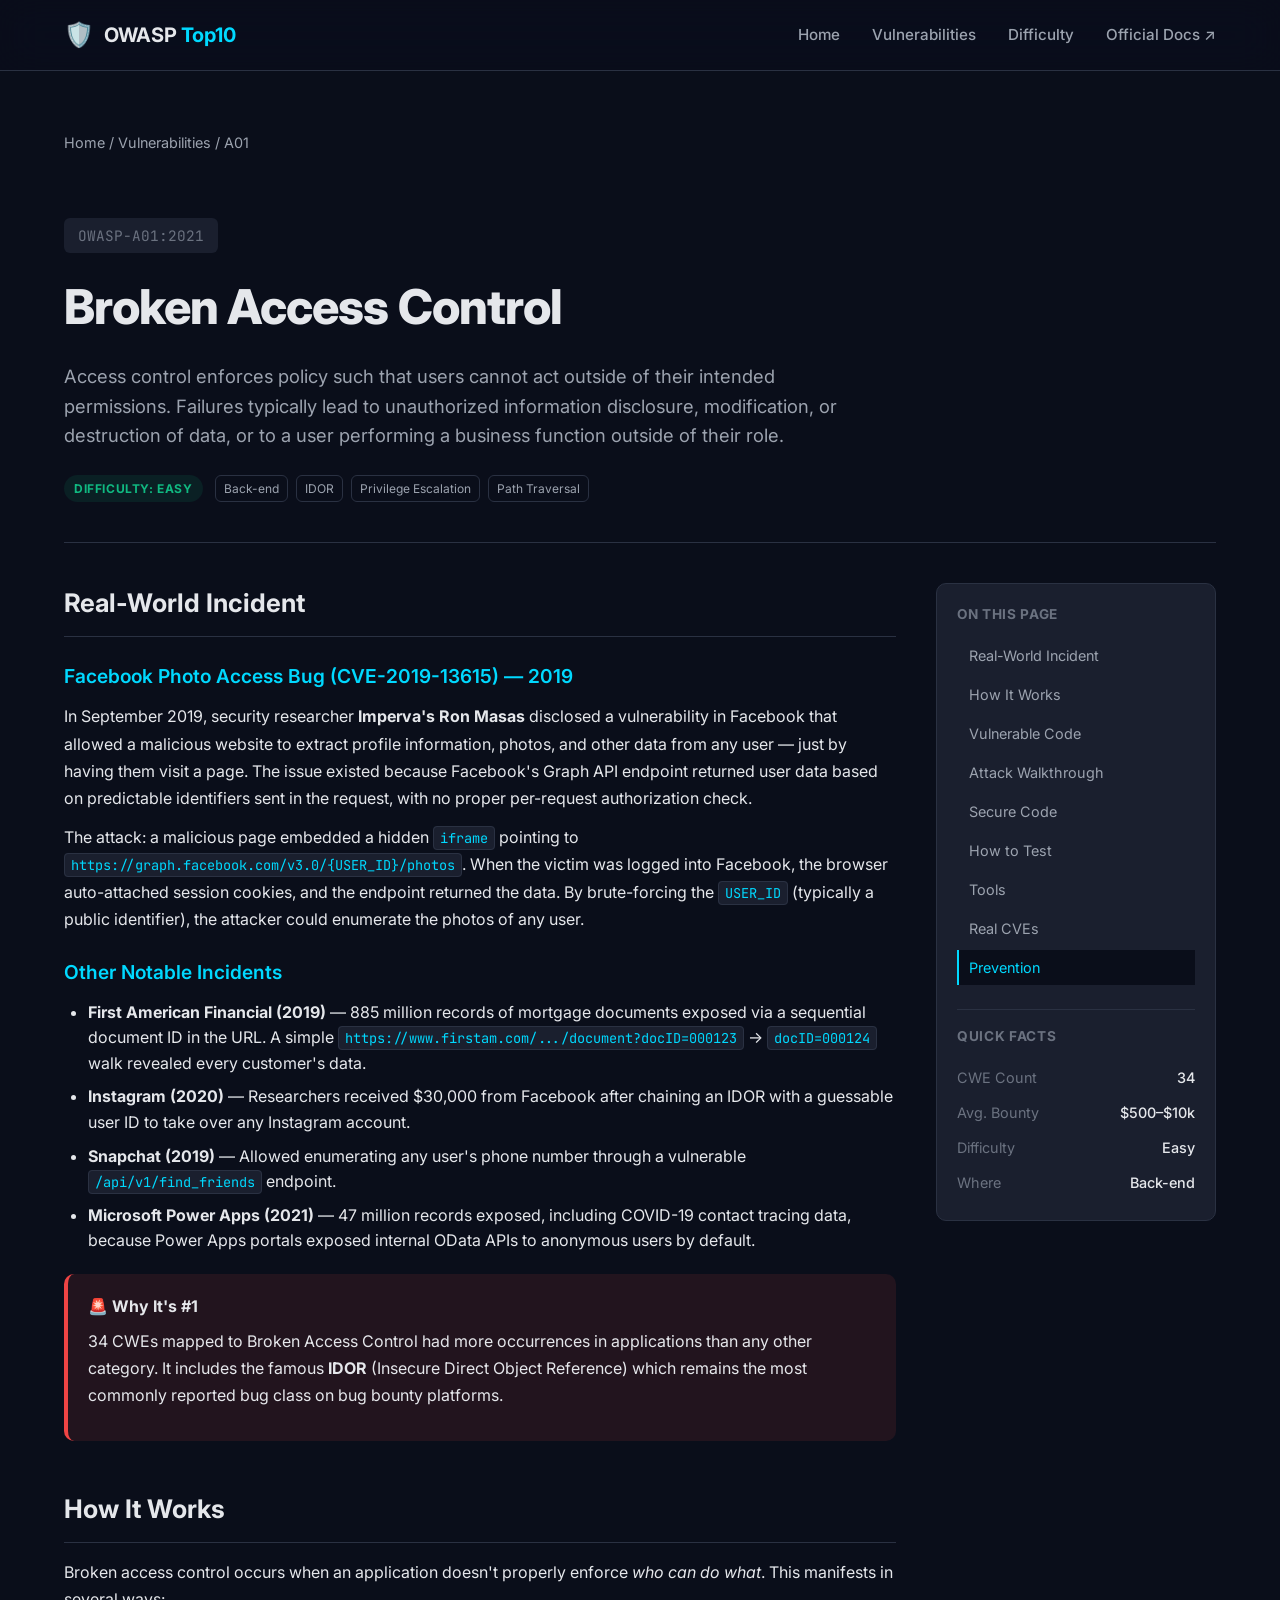
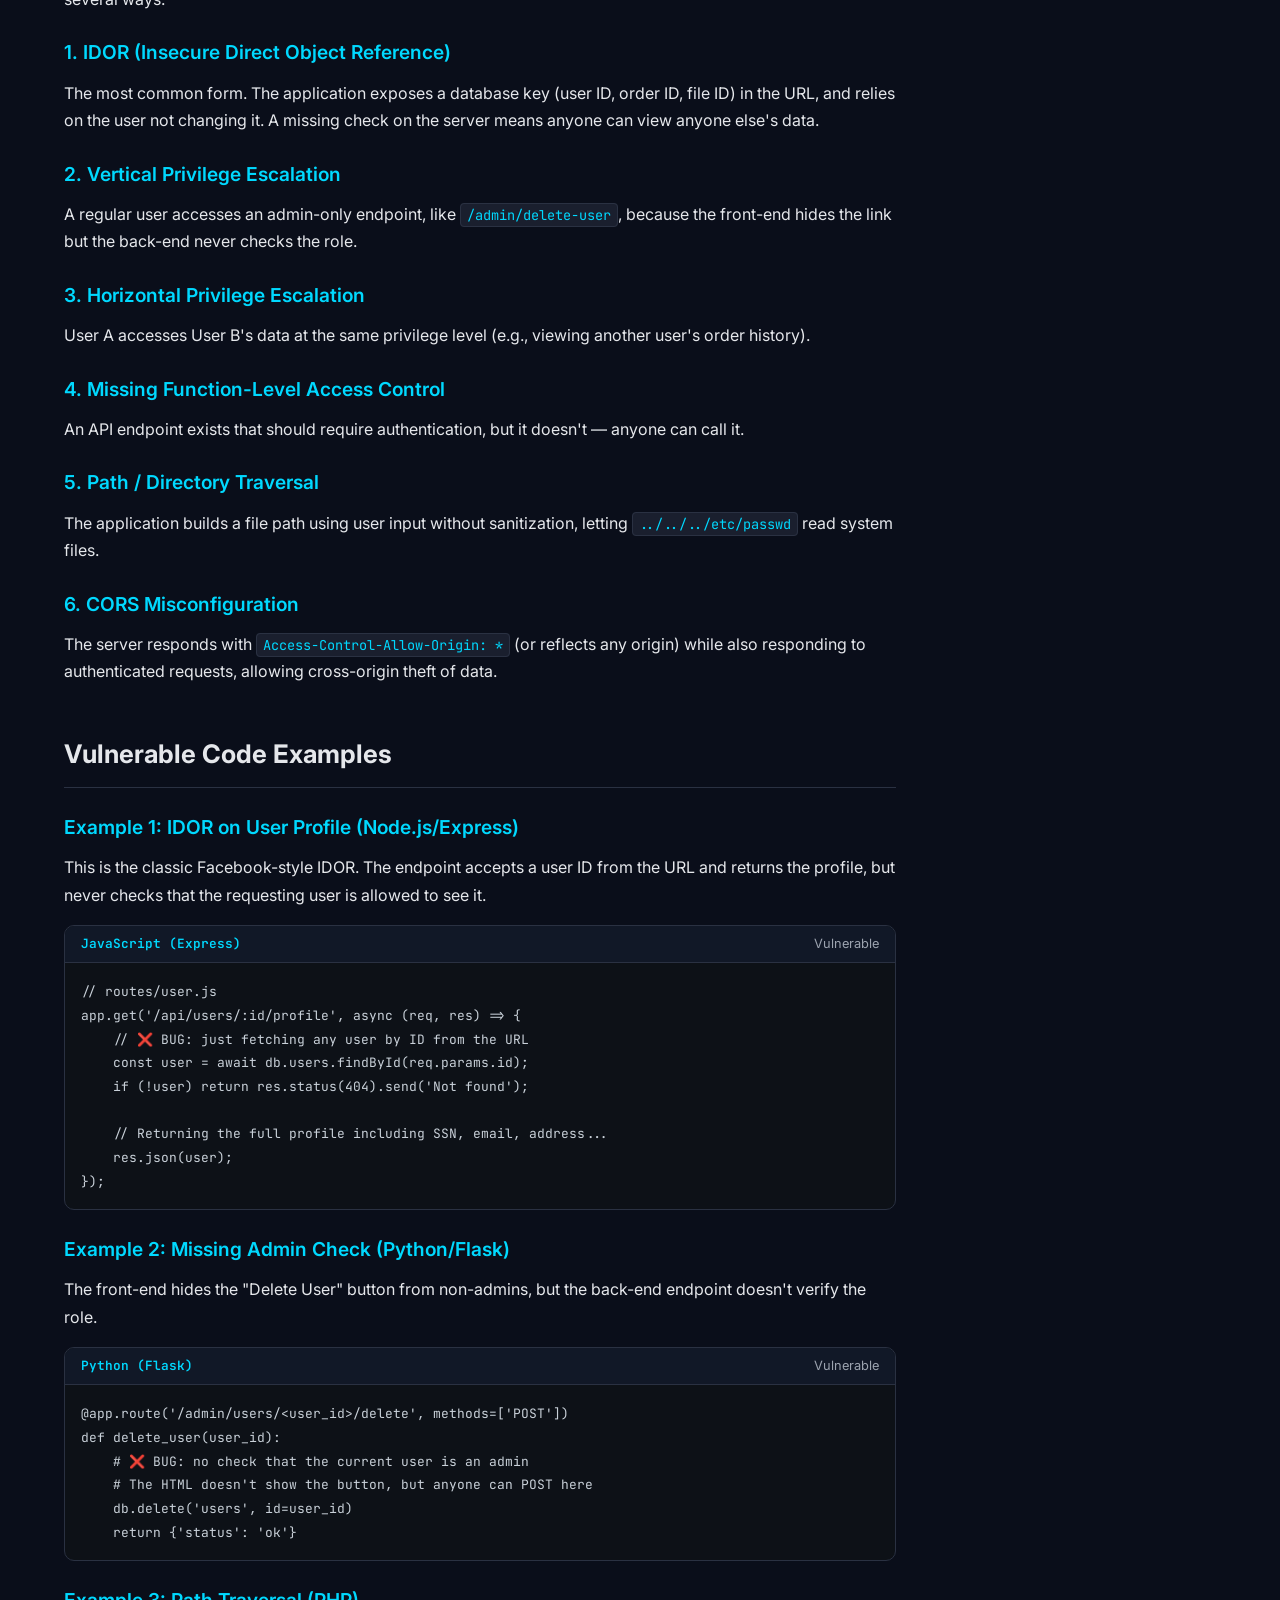
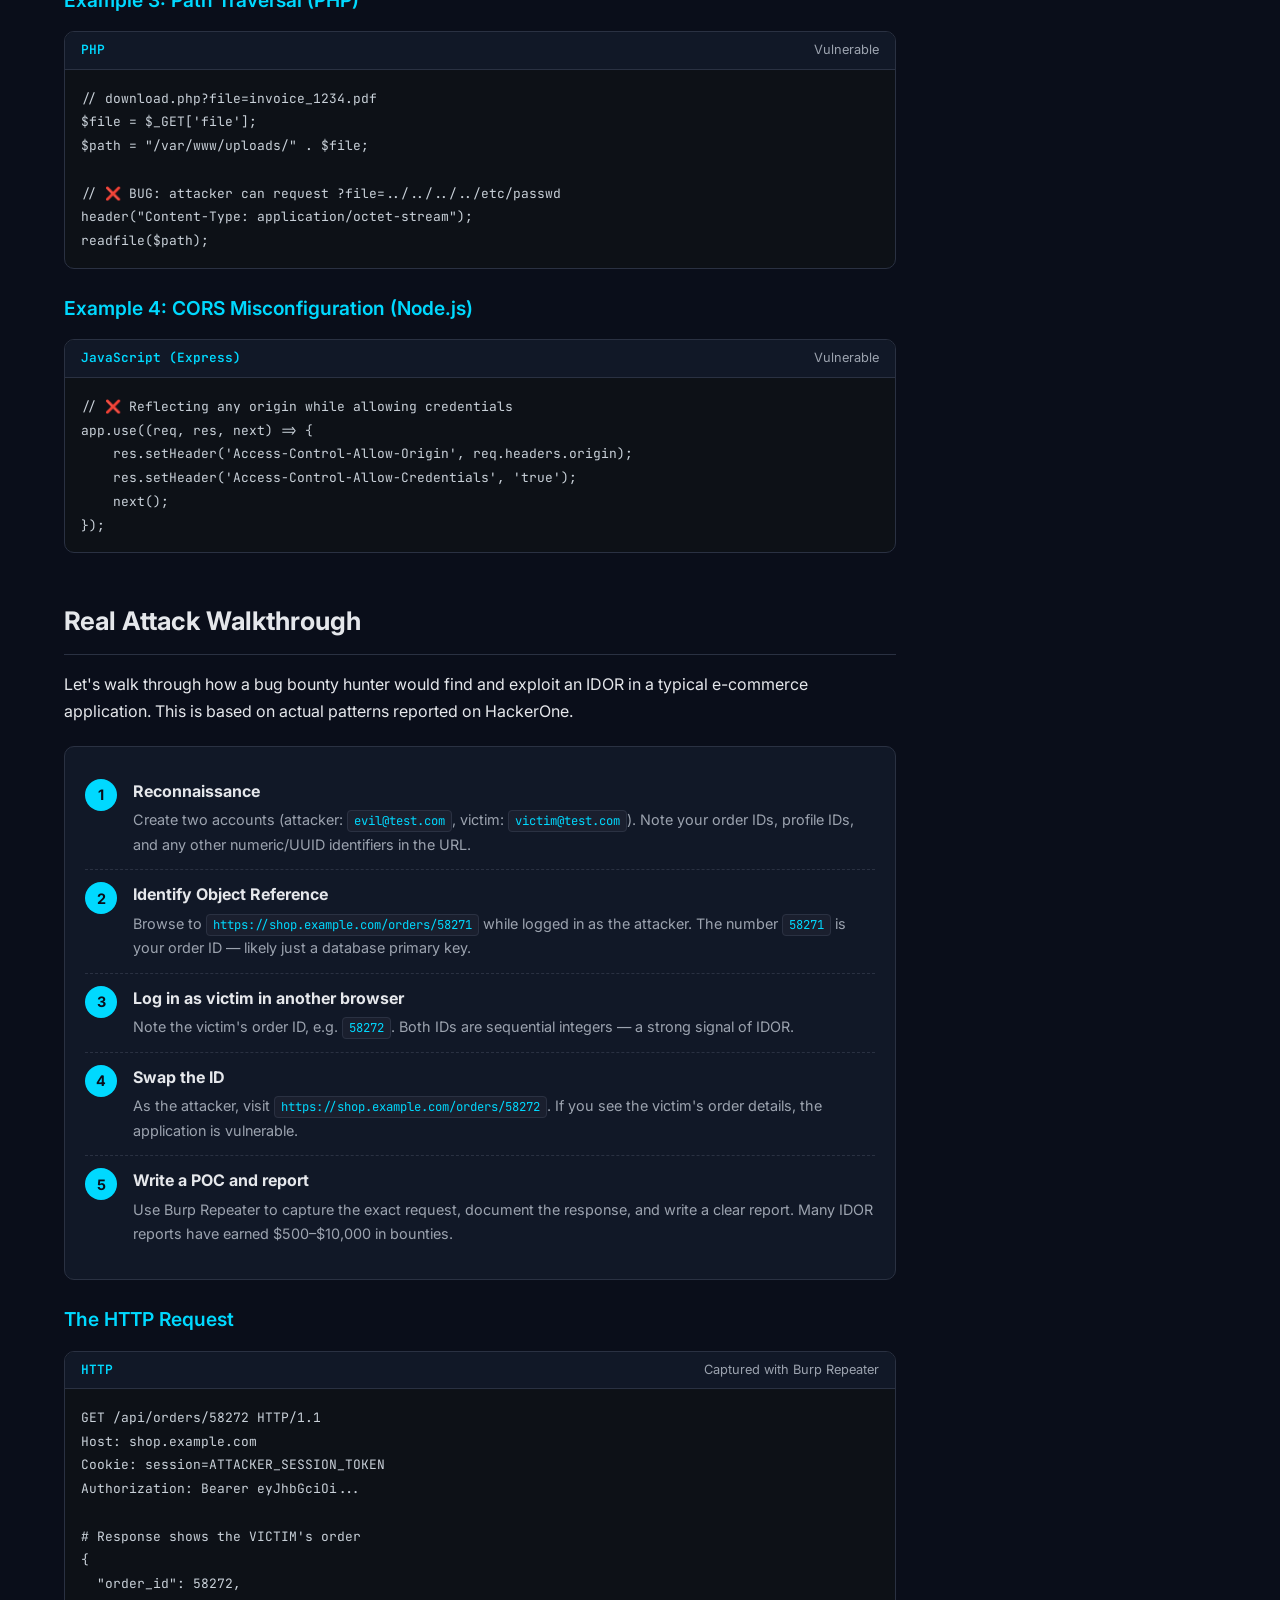
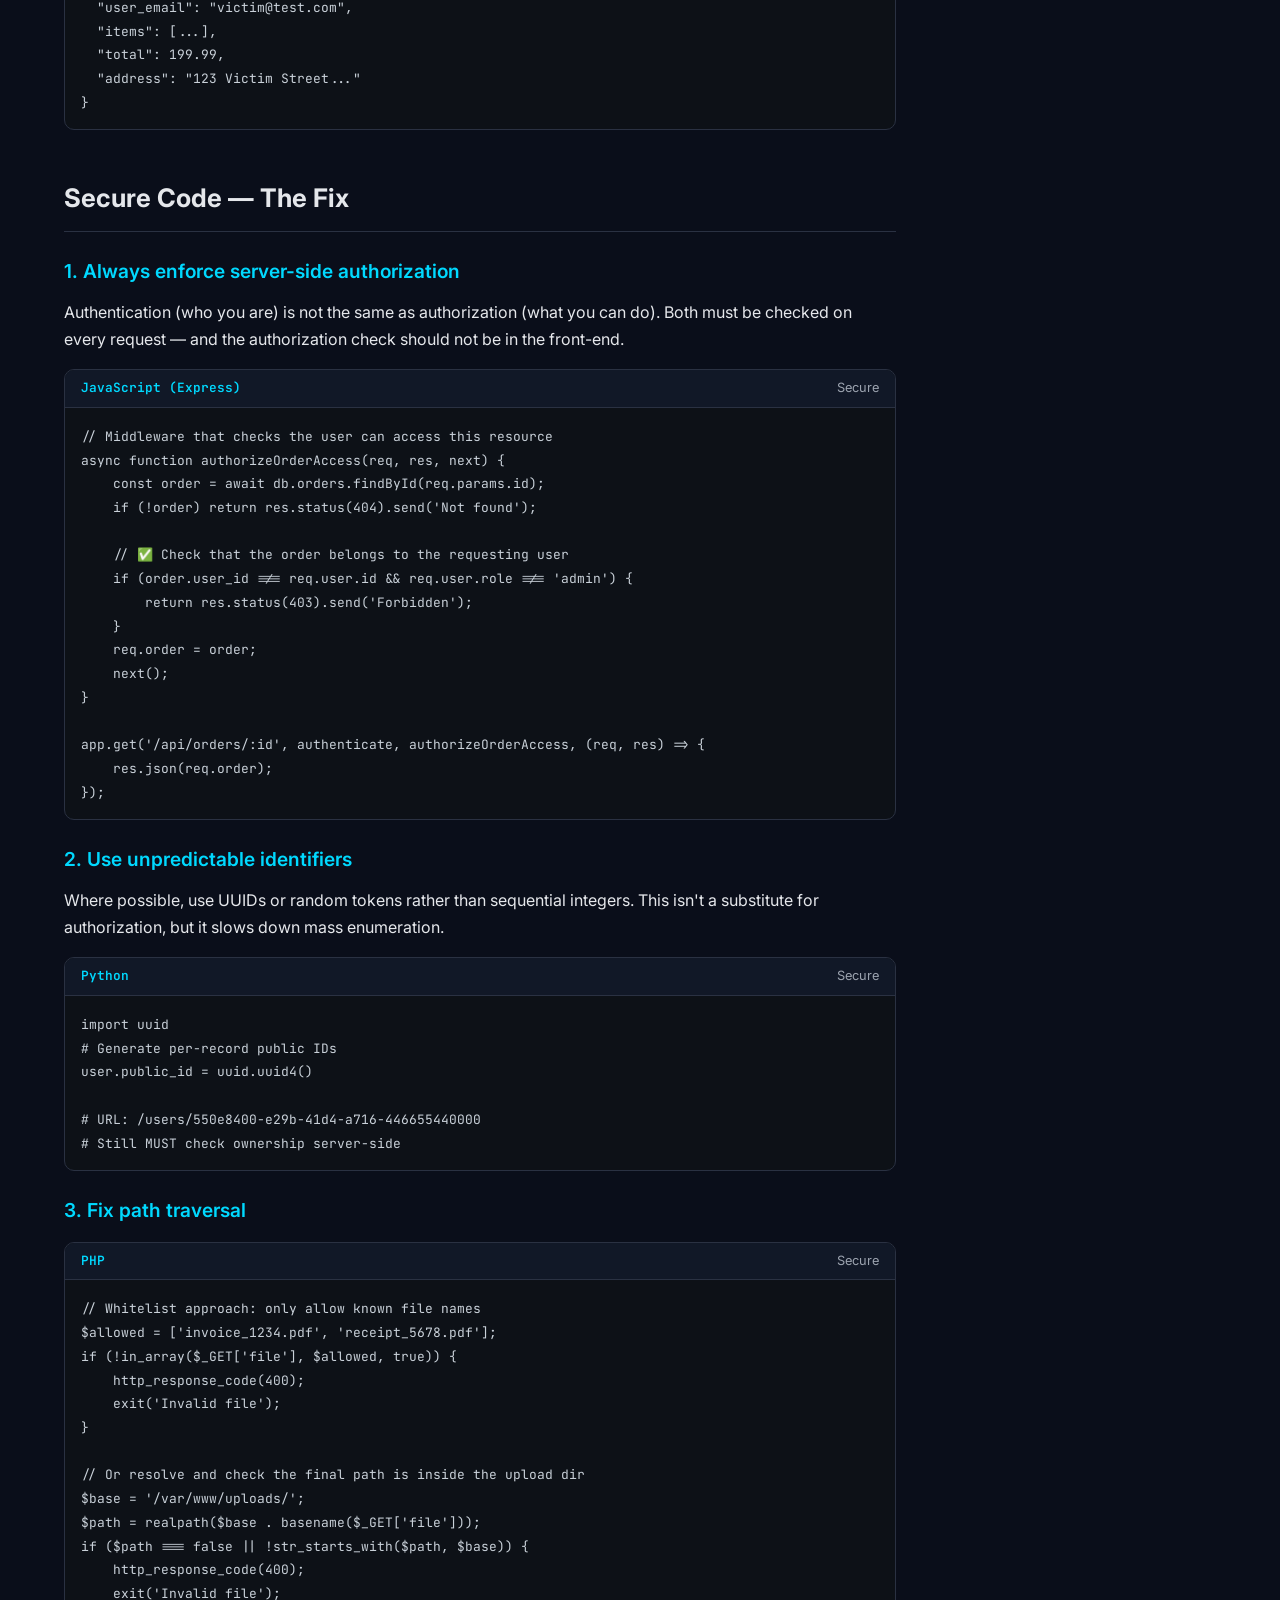
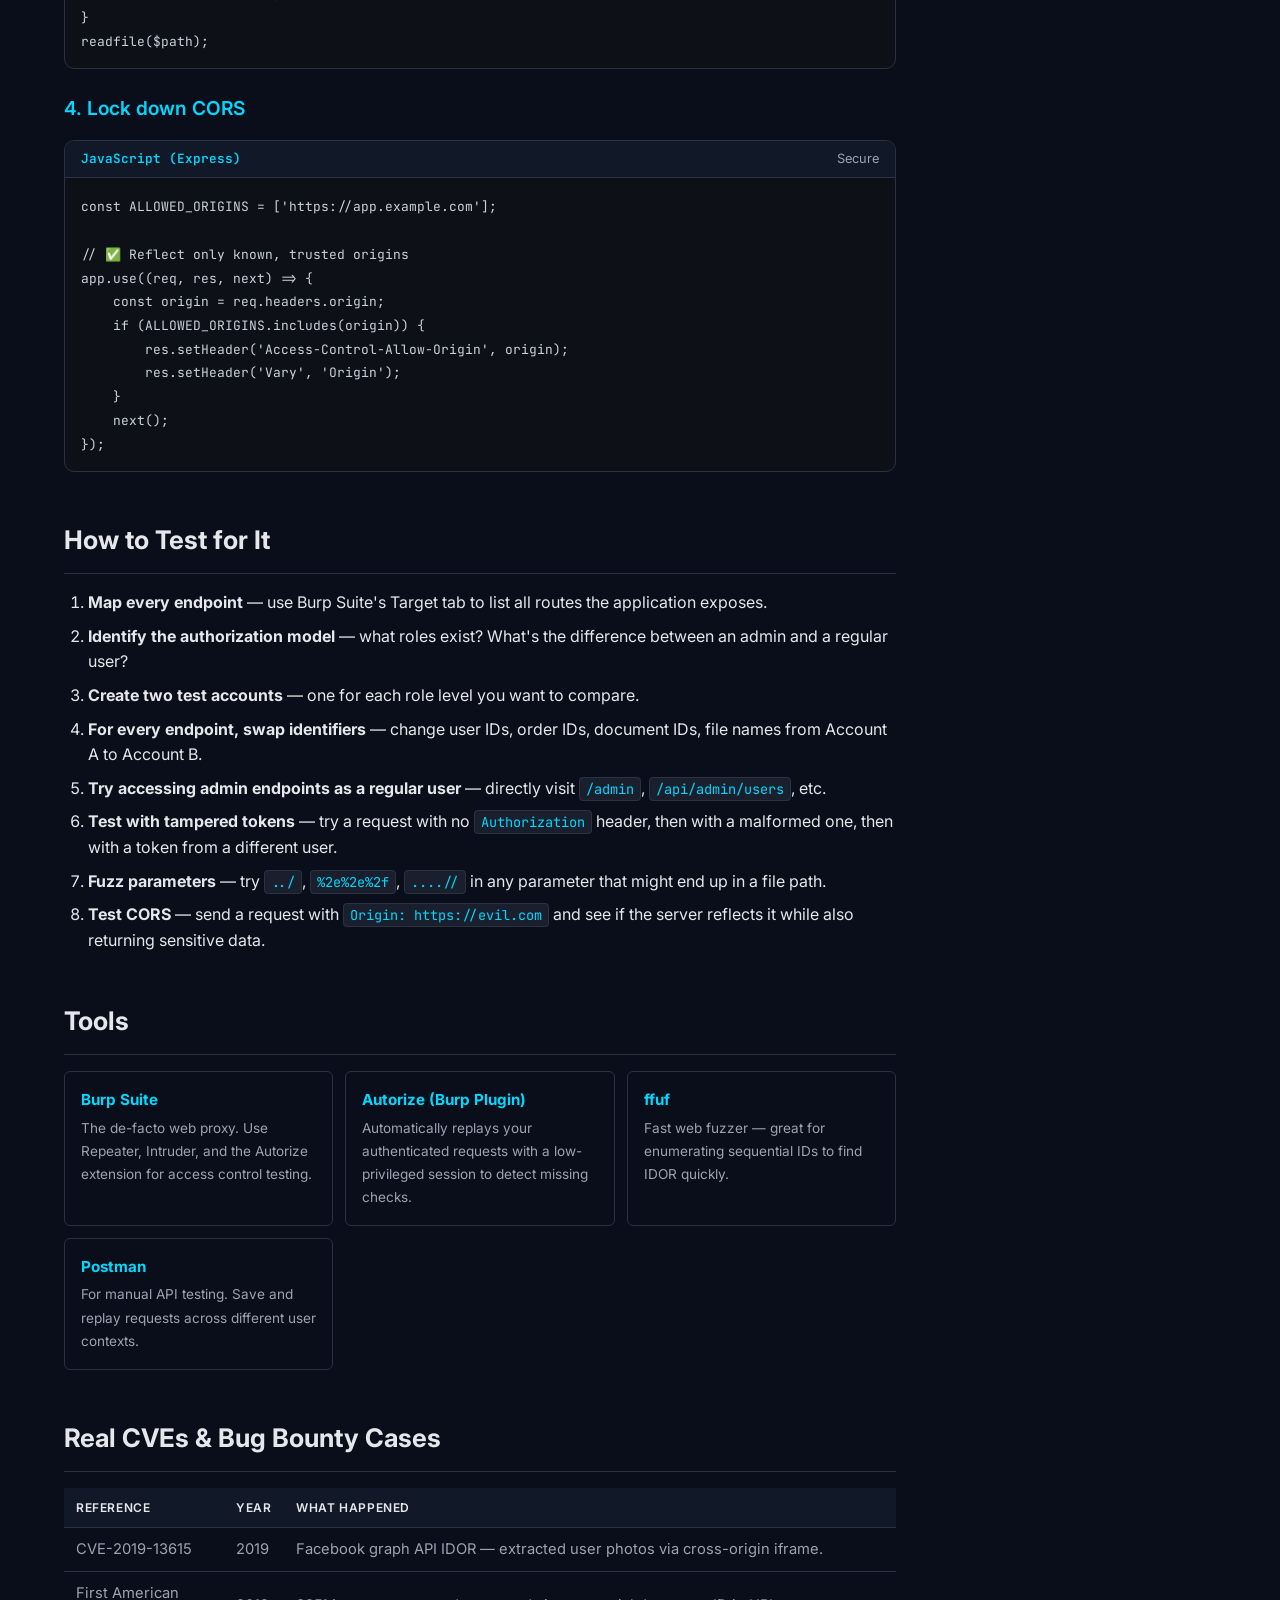
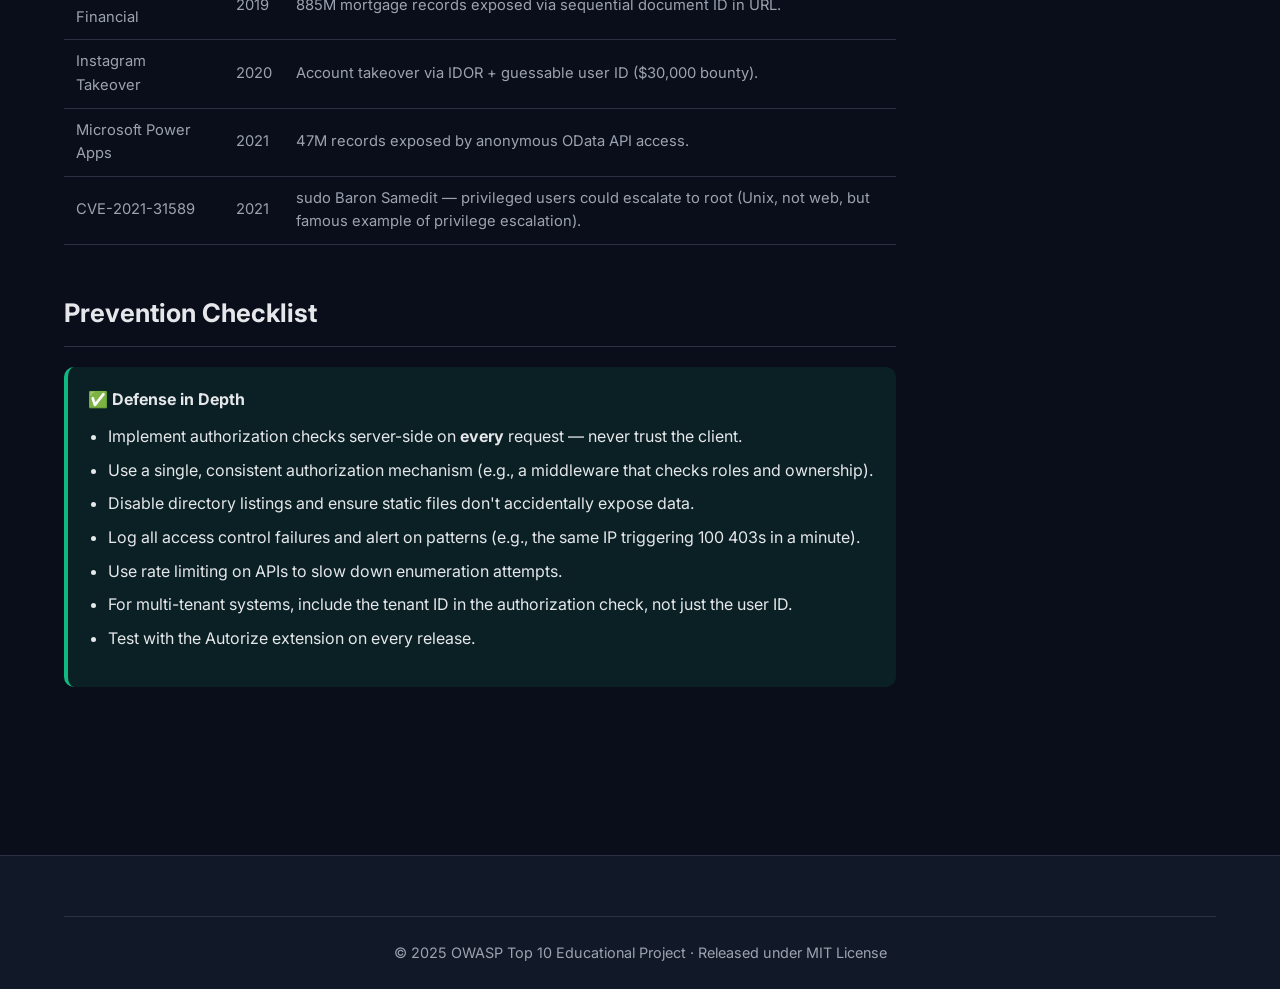
==== pages/a01-broken-access-control.html @ 28e3e2ec "Initial commit: OWASP Top 10 educational website A complete educational resource for learning the OW" ====
<!DOCTYPE html>
<html lang="en">
<head>
    <meta charset="UTF-8">
    <meta name="viewport" content="width=device-width, initial-scale=1.0">
    <title>A01:2021 – Broken Access Control · OWASP Top 10</title>
    <link rel="stylesheet" href="../css/style.css">
    <link href="https://fonts.googleapis.com/css2?family=Inter:wght@400;500;600;700;800&family=JetBrains+Mono:wght@400;500;600&display=swap" rel="stylesheet">
</head>
<body>
    <nav class="navbar">
        <div class="nav-container">
            <a href="../index.html" class="logo">
                <span class="logo-icon">🛡️</span>
                <span>OWASP<span class="logo-accent">Top10</span></span>
            </a>
            <button class="menu-toggle" id="menuToggle"><span></span><span></span><span></span></button>
            <ul class="nav-links" id="navLinks">
                <li><a href="../index.html">Home</a></li>
                <li><a href="../index.html#vulnerabilities">Vulnerabilities</a></li>
                <li><a href="../index.html#difficulty">Difficulty</a></li>
                <li><a href="https://owasp.org/Top10/A01_2021-Broken_Access_Control/" target="_blank" rel="noopener">Official Docs ↗</a></li>
            </ul>
        </div>
    </nav>

    <div class="vuln-page">
        <div class="container">
            <div class="breadcrumb">
                <a href="../index.html">Home</a> / <a href="../index.html#vulnerabilities">Vulnerabilities</a> / <span>A01</span>
            </div>

            <header class="vuln-hero">
                <span class="vuln-id-large">OWASP-A01:2021</span>
                <h1>Broken Access Control</h1>
                <p class="lead">Access control enforces policy such that users cannot act outside of their intended permissions. Failures typically lead to unauthorized information disclosure, modification, or destruction of data, or to a user performing a business function outside of their role.</p>
                <div class="vuln-meta-row">
                    <span class="vuln-diff easy">Difficulty: Easy</span>
                    <div class="vuln-tags">
                        <span class="tag">Back-end</span>
                        <span class="tag">IDOR</span>
                        <span class="tag">Privilege Escalation</span>
                        <span class="tag">Path Traversal</span>
                    </div>
                </div>
            </header>

            <div class="content-grid">
                <div class="content-main">
                    <section id="real-incident">
                        <h2>Real-World Incident</h2>
                        <h3>Facebook Photo Access Bug (CVE-2019-13615) — 2019</h3>
                        <p>In September 2019, security researcher <strong>Imperva's Ron Masas</strong> disclosed a vulnerability in Facebook that allowed a malicious website to extract profile information, photos, and other data from any user — just by having them visit a page. The issue existed because Facebook's Graph API endpoint returned user data based on predictable identifiers sent in the request, with no proper per-request authorization check.</p>
                        <p>The attack: a malicious page embedded a hidden <code>iframe</code> pointing to <code>https://graph.facebook.com/v3.0/{USER_ID}/photos</code>. When the victim was logged into Facebook, the browser auto-attached session cookies, and the endpoint returned the data. By brute-forcing the <code>USER_ID</code> (typically a public identifier), the attacker could enumerate the photos of any user.</p>

                        <h3>Other Notable Incidents</h3>
                        <ul>
                            <li><strong>First American Financial (2019)</strong> — 885 million records of mortgage documents exposed via a sequential document ID in the URL. A simple <code>https://www.firstam.com/.../document?docID=000123</code> → <code>docID=000124</code> walk revealed every customer's data.</li>
                            <li><strong>Instagram (2020)</strong> — Researchers received $30,000 from Facebook after chaining an IDOR with a guessable user ID to take over any Instagram account.</li>
                            <li><strong>Snapchat (2019)</strong> — Allowed enumerating any user's phone number through a vulnerable <code>/api/v1/find_friends</code> endpoint.</li>
                            <li><strong>Microsoft Power Apps (2021)</strong> — 47 million records exposed, including COVID-19 contact tracing data, because Power Apps portals exposed internal OData APIs to anonymous users by default.</li>
                        </ul>

                        <div class="callout danger">
                            <div class="callout-title">🚨 Why It's #1</div>
                            <p>34 CWEs mapped to Broken Access Control had more occurrences in applications than any other category. It includes the famous <strong>IDOR</strong> (Insecure Direct Object Reference) which remains the most commonly reported bug class on bug bounty platforms.</p>
                        </div>
                    </section>

                    <section id="how-it-works">
                        <h2>How It Works</h2>
                        <p>Broken access control occurs when an application doesn't properly enforce <em>who can do what</em>. This manifests in several ways:</p>

                        <h3>1. IDOR (Insecure Direct Object Reference)</h3>
                        <p>The most common form. The application exposes a database key (user ID, order ID, file ID) in the URL, and relies on the user not changing it. A missing check on the server means anyone can view anyone else's data.</p>

                        <h3>2. Vertical Privilege Escalation</h3>
                        <p>A regular user accesses an admin-only endpoint, like <code>/admin/delete-user</code>, because the front-end hides the link but the back-end never checks the role.</p>

                        <h3>3. Horizontal Privilege Escalation</h3>
                        <p>User A accesses User B's data at the same privilege level (e.g., viewing another user's order history).</p>

                        <h3>4. Missing Function-Level Access Control</h3>
                        <p>An API endpoint exists that should require authentication, but it doesn't — anyone can call it.</p>

                        <h3>5. Path / Directory Traversal</h3>
                        <p>The application builds a file path using user input without sanitization, letting <code>../../../etc/passwd</code> read system files.</p>

                        <h3>6. CORS Misconfiguration</h3>
                        <p>The server responds with <code>Access-Control-Allow-Origin: *</code> (or reflects any origin) while also responding to authenticated requests, allowing cross-origin theft of data.</p>
                    </section>

                    <section id="vulnerable-code">
                        <h2>Vulnerable Code Examples</h2>

                        <h3>Example 1: IDOR on User Profile (Node.js/Express)</h3>
                        <p>This is the classic Facebook-style IDOR. The endpoint accepts a user ID from the URL and returns the profile, but never checks that the requesting user is allowed to see it.</p>
                        <div class="code-block">
                            <div class="code-header">
                                <span class="code-lang">JavaScript (Express)</span>
                                <span>Vulnerable</span>
                            </div>
                            <pre><code>// routes/user.js
app.get('/api/users/:id/profile', async (req, res) => {
    // ❌ BUG: just fetching any user by ID from the URL
    const user = await db.users.findById(req.params.id);
    if (!user) return res.status(404).send('Not found');

    // Returning the full profile including SSN, email, address...
    res.json(user);
});</code></pre>
                        </div>

                        <h3>Example 2: Missing Admin Check (Python/Flask)</h3>
                        <p>The front-end hides the "Delete User" button from non-admins, but the back-end endpoint doesn't verify the role.</p>
                        <div class="code-block">
                            <div class="code-header">
                                <span class="code-lang">Python (Flask)</span>
                                <span>Vulnerable</span>
                            </div>
                            <pre><code>@app.route('/admin/users/&lt;user_id&gt;/delete', methods=['POST'])
def delete_user(user_id):
    # ❌ BUG: no check that the current user is an admin
    # The HTML doesn't show the button, but anyone can POST here
    db.delete('users', id=user_id)
    return {'status': 'ok'}</code></pre>
                        </div>

                        <h3>Example 3: Path Traversal (PHP)</h3>
                        <div class="code-block">
                            <div class="code-header">
                                <span class="code-lang">PHP</span>
                                <span>Vulnerable</span>
                            </div>
                            <pre><code>// download.php?file=invoice_1234.pdf
$file = $_GET['file'];
$path = "/var/www/uploads/" . $file;

// ❌ BUG: attacker can request ?file=../../../../etc/passwd
header("Content-Type: application/octet-stream");
readfile($path);</code></pre>
                        </div>

                        <h3>Example 4: CORS Misconfiguration (Node.js)</h3>
                        <div class="code-block">
                            <div class="code-header">
                                <span class="code-lang">JavaScript (Express)</span>
                                <span>Vulnerable</span>
                            </div>
                            <pre><code>// ❌ Reflecting any origin while allowing credentials
app.use((req, res, next) => {
    res.setHeader('Access-Control-Allow-Origin', req.headers.origin);
    res.setHeader('Access-Control-Allow-Credentials', 'true');
    next();
});</code></pre>
                        </div>
                    </section>

                    <section id="attack-walkthrough">
                        <h2>Real Attack Walkthrough</h2>
                        <p>Let's walk through how a bug bounty hunter would find and exploit an IDOR in a typical e-commerce application. This is based on actual patterns reported on HackerOne.</p>

                        <div class="attack-flow">
                            <div class="attack-step">
                                <div class="step-num">1</div>
                                <div class="step-content">
                                    <strong>Reconnaissance</strong>
                                    <p>Create two accounts (attacker: <code>evil@test.com</code>, victim: <code>victim@test.com</code>). Note your order IDs, profile IDs, and any other numeric/UUID identifiers in the URL.</p>
                                </div>
                            </div>
                            <div class="attack-step">
                                <div class="step-num">2</div>
                                <div class="step-content">
                                    <strong>Identify Object Reference</strong>
                                    <p>Browse to <code>https://shop.example.com/orders/58271</code> while logged in as the attacker. The number <code>58271</code> is your order ID — likely just a database primary key.</p>
                                </div>
                            </div>
                            <div class="attack-step">
                                <div class="step-num">3</div>
                                <div class="step-content">
                                    <strong>Log in as victim in another browser</strong>
                                    <p>Note the victim's order ID, e.g. <code>58272</code>. Both IDs are sequential integers — a strong signal of IDOR.</p>
                                </div>
                            </div>
                            <div class="attack-step">
                                <div class="step-num">4</div>
                                <div class="step-content">
                                    <strong>Swap the ID</strong>
                                    <p>As the attacker, visit <code>https://shop.example.com/orders/58272</code>. If you see the victim's order details, the application is vulnerable.</p>
                                </div>
                            </div>
                            <div class="attack-step">
                                <div class="step-num">5</div>
                                <div class="step-content">
                                    <strong>Write a POC and report</strong>
                                    <p>Use Burp Repeater to capture the exact request, document the response, and write a clear report. Many IDOR reports have earned $500–$10,000 in bounties.</p>
                                </div>
                            </div>
                        </div>

                        <h3>The HTTP Request</h3>
                        <div class="code-block">
                            <div class="code-header">
                                <span class="code-lang">HTTP</span>
                                <span>Captured with Burp Repeater</span>
                            </div>
                            <pre><code>GET /api/orders/58272 HTTP/1.1
Host: shop.example.com
Cookie: session=ATTACKER_SESSION_TOKEN
Authorization: Bearer eyJhbGciOi...

# Response shows the VICTIM's order
{
  "order_id": 58272,
  "user_email": "victim@test.com",
  "items": [...],
  "total": 199.99,
  "address": "123 Victim Street..."
}</code></pre>
                        </div>
                    </section>

                    <section id="secure-code">
                        <h2>Secure Code — The Fix</h2>

                        <h3>1. Always enforce server-side authorization</h3>
                        <p>Authentication (who you are) is not the same as authorization (what you can do). Both must be checked on every request — and the authorization check should not be in the front-end.</p>
                        <div class="code-block">
                            <div class="code-header">
                                <span class="code-lang">JavaScript (Express)</span>
                                <span>Secure</span>
                            </div>
                            <pre><code>// Middleware that checks the user can access this resource
async function authorizeOrderAccess(req, res, next) {
    const order = await db.orders.findById(req.params.id);
    if (!order) return res.status(404).send('Not found');

    // ✅ Check that the order belongs to the requesting user
    if (order.user_id !== req.user.id && req.user.role !== 'admin') {
        return res.status(403).send('Forbidden');
    }
    req.order = order;
    next();
}

app.get('/api/orders/:id', authenticate, authorizeOrderAccess, (req, res) => {
    res.json(req.order);
});</code></pre>
                        </div>

                        <h3>2. Use unpredictable identifiers</h3>
                        <p>Where possible, use UUIDs or random tokens rather than sequential integers. This isn't a substitute for authorization, but it slows down mass enumeration.</p>
                        <div class="code-block">
                            <div class="code-header">
                                <span class="code-lang">Python</span>
                                <span>Secure</span>
                            </div>
                            <pre><code>import uuid
# Generate per-record public IDs
user.public_id = uuid.uuid4()

# URL: /users/550e8400-e29b-41d4-a716-446655440000
# Still MUST check ownership server-side</code></pre>
                        </div>

                        <h3>3. Fix path traversal</h3>
                        <div class="code-block">
                            <div class="code-header">
                                <span class="code-lang">PHP</span>
                                <span>Secure</span>
                            </div>
                            <pre><code>// Whitelist approach: only allow known file names
$allowed = ['invoice_1234.pdf', 'receipt_5678.pdf'];
if (!in_array($_GET['file'], $allowed, true)) {
    http_response_code(400);
    exit('Invalid file');
}

// Or resolve and check the final path is inside the upload dir
$base = '/var/www/uploads/';
$path = realpath($base . basename($_GET['file']));
if ($path === false || !str_starts_with($path, $base)) {
    http_response_code(400);
    exit('Invalid file');
}
readfile($path);</code></pre>
                        </div>

                        <h3>4. Lock down CORS</h3>
                        <div class="code-block">
                            <div class="code-header">
                                <span class="code-lang">JavaScript (Express)</span>
                                <span>Secure</span>
                            </div>
                            <pre><code>const ALLOWED_ORIGINS = ['https://app.example.com'];

// ✅ Reflect only known, trusted origins
app.use((req, res, next) => {
    const origin = req.headers.origin;
    if (ALLOWED_ORIGINS.includes(origin)) {
        res.setHeader('Access-Control-Allow-Origin', origin);
        res.setHeader('Vary', 'Origin');
    }
    next();
});</code></pre>
                        </div>
                    </section>

                    <section id="testing">
                        <h2>How to Test for It</h2>
                        <ol>
                            <li><strong>Map every endpoint</strong> — use Burp Suite's Target tab to list all routes the application exposes.</li>
                            <li><strong>Identify the authorization model</strong> — what roles exist? What's the difference between an admin and a regular user?</li>
                            <li><strong>Create two test accounts</strong> — one for each role level you want to compare.</li>
                            <li><strong>For every endpoint, swap identifiers</strong> — change user IDs, order IDs, document IDs, file names from Account A to Account B.</li>
                            <li><strong>Try accessing admin endpoints as a regular user</strong> — directly visit <code>/admin</code>, <code>/api/admin/users</code>, etc.</li>
                            <li><strong>Test with tampered tokens</strong> — try a request with no <code>Authorization</code> header, then with a malformed one, then with a token from a different user.</li>
                            <li><strong>Fuzz parameters</strong> — try <code>../</code>, <code>%2e%2e%2f</code>, <code>....//</code> in any parameter that might end up in a file path.</li>
                            <li><strong>Test CORS</strong> — send a request with <code>Origin: https://evil.com</code> and see if the server reflects it while also returning sensitive data.</li>
                        </ol>
                    </section>

                    <section id="tools">
                        <h2>Tools</h2>
                        <div class="tools-grid">
                            <div class="tool-card">
                                <h5>Burp Suite</h5>
                                <p>The de-facto web proxy. Use Repeater, Intruder, and the Autorize extension for access control testing.</p>
                            </div>
                            <div class="tool-card">
                                <h5>Autorize (Burp Plugin)</h5>
                                <p>Automatically replays your authenticated requests with a low-privileged session to detect missing checks.</p>
                            </div>
                            <div class="tool-card">
                                <h5>ffuf</h5>
                                <p>Fast web fuzzer — great for enumerating sequential IDs to find IDOR quickly.</p>
                            </div>
                            <div class="tool-card">
                                <h5>Postman</h5>
                                <p>For manual API testing. Save and replay requests across different user contexts.</p>
                            </div>
                        </div>
                    </section>

                    <section id="real-cases">
                        <h2>Real CVEs &amp; Bug Bounty Cases</h2>
                        <table class="ref-table">
                            <thead>
                                <tr>
                                    <th>Reference</th>
                                    <th>Year</th>
                                    <th>What Happened</th>
                                </tr>
                            </thead>
                            <tbody>
                                <tr>
                                    <td>CVE-2019-13615</td>
                                    <td>2019</td>
                                    <td>Facebook graph API IDOR — extracted user photos via cross-origin iframe.</td>
                                </tr>
                                <tr>
                                    <td>First American Financial</td>
                                    <td>2019</td>
                                    <td>885M mortgage records exposed via sequential document ID in URL.</td>
                                </tr>
                                <tr>
                                    <td>Instagram Takeover</td>
                                    <td>2020</td>
                                    <td>Account takeover via IDOR + guessable user ID ($30,000 bounty).</td>
                                </tr>
                                <tr>
                                    <td>Microsoft Power Apps</td>
                                    <td>2021</td>
                                    <td>47M records exposed by anonymous OData API access.</td>
                                </tr>
                                <tr>
                                    <td>CVE-2021-31589</td>
                                    <td>2021</td>
                                    <td>sudo Baron Samedit — privileged users could escalate to root (Unix, not web, but famous example of privilege escalation).</td>
                                </tr>
                            </tbody>
                        </table>
                    </section>

                    <section id="prevention">
                        <h2>Prevention Checklist</h2>
                        <div class="callout success">
                            <div class="callout-title">✅ Defense in Depth</div>
                            <ul style="margin-top: 12px; padding-left: 20px;">
                                <li>Implement authorization checks server-side on <strong>every</strong> request — never trust the client.</li>
                                <li>Use a single, consistent authorization mechanism (e.g., a middleware that checks roles and ownership).</li>
                                <li>Disable directory listings and ensure static files don't accidentally expose data.</li>
                                <li>Log all access control failures and alert on patterns (e.g., the same IP triggering 100 403s in a minute).</li>
                                <li>Use rate limiting on APIs to slow down enumeration attempts.</li>
                                <li>For multi-tenant systems, include the tenant ID in the authorization check, not just the user ID.</li>
                                <li>Test with the Autorize extension on every release.</li>
                            </ul>
                        </div>
                    </section>
                </div>

                <aside class="sidebar">
                    <h4>On This Page</h4>
                    <ul class="sidebar-toc">
                        <li><a href="#real-incident">Real-World Incident</a></li>
                        <li><a href="#how-it-works">How It Works</a></li>
                        <li><a href="#vulnerable-code">Vulnerable Code</a></li>
                        <li><a href="#attack-walkthrough">Attack Walkthrough</a></li>
                        <li><a href="#secure-code">Secure Code</a></li>
                        <li><a href="#testing">How to Test</a></li>
                        <li><a href="#tools">Tools</a></li>
                        <li><a href="#real-cases">Real CVEs</a></li>
                        <li><a href="#prevention">Prevention</a></li>
                    </ul>

                    <div class="sidebar-info">
                        <h4>Quick Facts</h4>
                        <div class="sidebar-info-row">
                            <span class="label">CWE Count</span>
                            <span class="value">34</span>
                        </div>
                        <div class="sidebar-info-row">
                            <span class="label">Avg. Bounty</span>
                            <span class="value">$500–$10k</span>
                        </div>
                        <div class="sidebar-info-row">
                            <span class="label">Difficulty</span>
                            <span class="value">Easy</span>
                        </div>
                        <div class="sidebar-info-row">
                            <span class="label">Where</span>
                            <span class="value">Back-end</span>
                        </div>
                    </div>
                </aside>
            </div>
        </div>
    </div>

    <footer class="footer">
        <div class="container">
            <div class="footer-bottom">
                <p>© 2025 OWASP Top 10 Educational Project · Released under MIT License</p>
            </div>
        </div>
    </footer>

    <script src="../js/main.js"></script>
</body>
</html>
---- css/style.css ----
:root {
    --color-bg: #0a0e1a;
    --color-bg-elevated: #111827;
    --color-bg-card: #1a1f2e;
    --color-bg-card-hover: #232938;
    --color-border: #2a3142;
    --color-border-light: #3a4154;
    --color-text: #e5e7eb;
    --color-text-muted: #9ca3af;
    --color-text-dim: #6b7280;
    --color-accent: #00d9ff;
    --color-accent-glow: rgba(0, 217, 255, 0.15);
    --color-primary: #6366f1;
    --color-primary-glow: rgba(99, 102, 241, 0.2);

    --color-easy: #10b981;
    --color-easy-bg: rgba(16, 185, 129, 0.1);
    --color-medium: #f59e0b;
    --color-medium-bg: rgba(245, 158, 11, 0.1);
    --color-hard: #ef4444;
    --color-hard-bg: rgba(239, 68, 68, 0.1);
    --color-expert: #a855f7;
    --color-expert-bg: rgba(168, 85, 247, 0.1);

    --shadow-sm: 0 1px 2px rgba(0, 0, 0, 0.3);
    --shadow-md: 0 4px 12px rgba(0, 0, 0, 0.4);
    --shadow-lg: 0 20px 40px rgba(0, 0, 0, 0.5);
    --shadow-glow: 0 0 40px var(--color-accent-glow);

    --radius-sm: 6px;
    --radius-md: 10px;
    --radius-lg: 16px;
    --radius-xl: 24px;

    --transition: 0.25s cubic-bezier(0.4, 0, 0.2, 1);
    --container-width: 1200px;
}

* {
    box-sizing: border-box;
    margin: 0;
    padding: 0;
}

html {
    scroll-behavior: smooth;
}

body {
    font-family: 'Inter', -apple-system, BlinkMacSystemFont, 'Segoe UI', Roboto, sans-serif;
    background: var(--color-bg);
    color: var(--color-text);
    line-height: 1.6;
    min-height: 100vh;
    overflow-x: hidden;
    -webkit-font-smoothing: antialiased;
    -moz-osx-font-smoothing: grayscale;
}

a {
    color: var(--color-accent);
    text-decoration: none;
    transition: color var(--transition);
}

a:hover {
    color: #66e7ff;
}

code, pre {
    font-family: 'JetBrains Mono', 'Fira Code', 'Courier New', monospace;
    font-size: 0.9em;
}

.container {
    max-width: var(--container-width);
    margin: 0 auto;
    padding: 0 24px;
}

/* ============ NAVBAR ============ */
.navbar {
    position: sticky;
    top: 0;
    z-index: 100;
    background: rgba(10, 14, 26, 0.85);
    backdrop-filter: saturate(180%) blur(20px);
    -webkit-backdrop-filter: saturate(180%) blur(20px);
    border-bottom: 1px solid var(--color-border);
}

.nav-container {
    max-width: var(--container-width);
    margin: 0 auto;
    padding: 16px 24px;
    display: flex;
    align-items: center;
    justify-content: space-between;
}

.logo {
    display: flex;
    align-items: center;
    gap: 10px;
    font-size: 1.25rem;
    font-weight: 700;
    color: var(--color-text);
}

.logo-icon {
    font-size: 1.5rem;
}

.logo-accent {
    color: var(--color-accent);
    margin-left: 4px;
}

.nav-links {
    display: flex;
    gap: 32px;
    list-style: none;
}

.nav-links a {
    color: var(--color-text-muted);
    font-weight: 500;
    font-size: 0.95rem;
    transition: color var(--transition);
}

.nav-links a:hover,
.nav-links a.active {
    color: var(--color-text);
}

.menu-toggle {
    display: none;
    flex-direction: column;
    gap: 4px;
    background: none;
    border: none;
    cursor: pointer;
    padding: 8px;
}

.menu-toggle span {
    width: 24px;
    height: 2px;
    background: var(--color-text);
    transition: var(--transition);
    border-radius: 2px;
}

/* ============ HERO ============ */
.hero {
    position: relative;
    padding: 100px 0 80px;
    overflow: hidden;
}

.hero-bg {
    position: absolute;
    inset: 0;
    background:
        radial-gradient(circle at 20% 30%, var(--color-primary-glow) 0%, transparent 50%),
        radial-gradient(circle at 80% 70%, var(--color-accent-glow) 0%, transparent 50%);
    z-index: -1;
}

.hero::before {
    content: '';
    position: absolute;
    inset: 0;
    background-image:
        linear-gradient(var(--color-border) 1px, transparent 1px),
        linear-gradient(90deg, var(--color-border) 1px, transparent 1px);
    background-size: 50px 50px;
    opacity: 0.15;
    z-index: -1;
    mask-image: radial-gradient(ellipse at center, black 0%, transparent 70%);
    -webkit-mask-image: radial-gradient(ellipse at center, black 0%, transparent 70%);
}

.hero-content {
    max-width: 800px;
}

.hero-badge {
    display: inline-block;
    padding: 6px 14px;
    background: var(--color-accent-glow);
    border: 1px solid rgba(0, 217, 255, 0.3);
    border-radius: 999px;
    font-size: 0.85rem;
    color: var(--color-accent);
    font-weight: 500;
    margin-bottom: 20px;
}

.hero h1 {
    font-size: clamp(2.5rem, 6vw, 4.5rem);
    font-weight: 800;
    line-height: 1.1;
    margin-bottom: 20px;
    letter-spacing: -0.03em;
}

.gradient-text {
    background: linear-gradient(135deg, var(--color-accent) 0%, var(--color-primary) 100%);
    -webkit-background-clip: text;
    -webkit-text-fill-color: transparent;
    background-clip: text;
}

.hero-subtitle {
    font-size: 1.15rem;
    color: var(--color-text-muted);
    margin-bottom: 40px;
    max-width: 720px;
}

.hero-stats {
    display: grid;
    grid-template-columns: repeat(4, 1fr);
    gap: 24px;
    margin-bottom: 40px;
    max-width: 640px;
}

.stat {
    display: flex;
    flex-direction: column;
}

.stat-number {
    font-size: 2rem;
    font-weight: 800;
    color: var(--color-accent);
    line-height: 1;
}

.stat-label {
    font-size: 0.85rem;
    color: var(--color-text-muted);
    margin-top: 4px;
}

.hero-actions {
    display: flex;
    gap: 16px;
    flex-wrap: wrap;
}

.btn {
    display: inline-flex;
    align-items: center;
    gap: 8px;
    padding: 12px 24px;
    border-radius: var(--radius-md);
    font-weight: 600;
    font-size: 0.95rem;
    transition: all var(--transition);
    cursor: pointer;
    border: 1px solid transparent;
}

.btn-primary {
    background: var(--color-accent);
    color: #0a0e1a;
}

.btn-primary:hover {
    background: #33e1ff;
    transform: translateY(-2px);
    box-shadow: 0 10px 30px var(--color-accent-glow);
    color: #0a0e1a;
}

.btn-secondary {
    background: var(--color-bg-card);
    color: var(--color-text);
    border-color: var(--color-border-light);
}

.btn-secondary:hover {
    background: var(--color-bg-card-hover);
    border-color: var(--color-accent);
    color: var(--color-text);
}

/* ============ SECTIONS ============ */
.section {
    padding: 80px 0;
}

.section-header {
    text-align: center;
    max-width: 720px;
    margin: 0 auto 60px;
}

.section-tag {
    display: inline-block;
    padding: 4px 12px;
    background: var(--color-primary-glow);
    border: 1px solid rgba(99, 102, 241, 0.3);
    border-radius: 999px;
    font-size: 0.8rem;
    color: var(--color-primary);
    font-weight: 600;
    text-transform: uppercase;
    letter-spacing: 0.05em;
    margin-bottom: 16px;
}

.section-header h2 {
    font-size: clamp(1.8rem, 4vw, 2.8rem);
    font-weight: 700;
    margin-bottom: 16px;
    letter-spacing: -0.02em;
}

.section-header p {
    color: var(--color-text-muted);
    font-size: 1.05rem;
}

/* ============ DIFFICULTY LEGEND ============ */
.difficulty-legend {
    display: grid;
    grid-template-columns: repeat(auto-fit, minmax(240px, 1fr));
    gap: 20px;
    max-width: 1000px;
    margin: 0 auto;
}

.legend-item {
    display: flex;
    align-items: flex-start;
    gap: 16px;
    padding: 20px;
    background: var(--color-bg-card);
    border: 1px solid var(--color-border);
    border-radius: var(--radius-md);
    transition: all var(--transition);
}

.legend-item:hover {
    transform: translateY(-2px);
    border-color: var(--color-border-light);
}

.legend-dot {
    width: 14px;
    height: 14px;
    border-radius: 50%;
    margin-top: 4px;
    flex-shrink: 0;
}

.legend-item.easy .legend-dot { background: var(--color-easy); box-shadow: 0 0 12px var(--color-easy); }
.legend-item.medium .legend-dot { background: var(--color-medium); box-shadow: 0 0 12px var(--color-medium); }
.legend-item.hard .legend-dot { background: var(--color-hard); box-shadow: 0 0 12px var(--color-hard); }
.legend-item.expert .legend-dot { background: var(--color-expert); box-shadow: 0 0 12px var(--color-expert); }

.legend-item strong {
    display: block;
    font-size: 1rem;
    margin-bottom: 4px;
}

.legend-item span:last-child {
    color: var(--color-text-muted);
    font-size: 0.9rem;
}

/* ============ VULNERABILITY GRID ============ */
.filter-bar {
    display: flex;
    gap: 10px;
    margin-bottom: 40px;
    flex-wrap: wrap;
    justify-content: center;
}

.filter-btn {
    padding: 8px 18px;
    background: var(--color-bg-card);
    border: 1px solid var(--color-border);
    border-radius: 999px;
    color: var(--color-text-muted);
    font-size: 0.9rem;
    font-weight: 500;
    cursor: pointer;
    transition: all var(--transition);
}

.filter-btn:hover {
    border-color: var(--color-accent);
    color: var(--color-text);
}

.filter-btn.active {
    background: var(--color-accent);
    color: #0a0e1a;
    border-color: var(--color-accent);
}

.vuln-grid {
    display: grid;
    grid-template-columns: repeat(auto-fill, minmax(320px, 1fr));
    gap: 20px;
}

.vuln-card {
    background: var(--color-bg-card);
    border: 1px solid var(--color-border);
    border-radius: var(--radius-lg);
    overflow: hidden;
    transition: all var(--transition);
    position: relative;
}

.vuln-card::before {
    content: '';
    position: absolute;
    top: 0;
    left: 0;
    right: 0;
    height: 3px;
    background: var(--difficulty-color, var(--color-accent));
    transition: height var(--transition);
}

.vuln-card.easy { --difficulty-color: var(--color-easy); }
.vuln-card.medium { --difficulty-color: var(--color-medium); }
.vuln-card.hard { --difficulty-color: var(--color-hard); }
.vuln-card.expert { --difficulty-color: var(--color-expert); }

.vuln-card:hover {
    transform: translateY(-4px);
    border-color: var(--difficulty-color);
    box-shadow: 0 12px 30px rgba(0, 0, 0, 0.3);
}

.vuln-card:hover::before {
    height: 5px;
}

.vuln-card.hidden {
    display: none;
}

.vuln-link {
    display: block;
    padding: 24px;
    color: inherit;
}

.vuln-link:hover {
    color: inherit;
}

.vuln-header {
    display: flex;
    align-items: center;
    justify-content: space-between;
    margin-bottom: 16px;
}

.vuln-id {
    font-family: 'JetBrains Mono', monospace;
    font-size: 0.85rem;
    font-weight: 600;
    color: var(--color-text-dim);
    background: var(--color-bg);
    padding: 4px 10px;
    border-radius: var(--radius-sm);
}

.vuln-diff {
    font-size: 0.75rem;
    font-weight: 700;
    text-transform: uppercase;
    letter-spacing: 0.05em;
    padding: 4px 10px;
    border-radius: 999px;
}

.vuln-diff.easy { background: var(--color-easy-bg); color: var(--color-easy); }
.vuln-diff.medium { background: var(--color-medium-bg); color: var(--color-medium); }
.vuln-diff.hard { background: var(--color-hard-bg); color: var(--color-hard); }
.vuln-diff.expert { background: var(--color-expert-bg); color: var(--color-expert); }

.vuln-card h3 {
    font-size: 1.2rem;
    font-weight: 700;
    margin-bottom: 10px;
    line-height: 1.3;
}

.vuln-card p {
    color: var(--color-text-muted);
    font-size: 0.92rem;
    margin-bottom: 16px;
    line-height: 1.5;
}

.vuln-meta {
    display: flex;
    flex-wrap: wrap;
    gap: 6px;
    margin-bottom: 16px;
}

.tag {
    font-size: 0.75rem;
    padding: 3px 8px;
    background: var(--color-bg);
    color: var(--color-text-muted);
    border-radius: var(--radius-sm);
    border: 1px solid var(--color-border);
}

.vuln-footer {
    display: flex;
    justify-content: space-between;
    align-items: center;
    padding-top: 16px;
    border-top: 1px solid var(--color-border);
    font-size: 0.85rem;
}

.cve-ref {
    color: var(--color-text-dim);
    font-family: 'JetBrains Mono', monospace;
}

.arrow {
    color: var(--difficulty-color);
    font-size: 1.2rem;
    transition: transform var(--transition);
}

.vuln-card:hover .arrow {
    transform: translateX(4px);
}

/* ============ COMPARISON GRID ============ */
.comparison-grid {
    display: grid;
    grid-template-columns: repeat(auto-fit, minmax(320px, 1fr));
    gap: 24px;
    max-width: 1000px;
    margin: 0 auto;
}

.comparison-card {
    padding: 32px;
    background: var(--color-bg-card);
    border: 1px solid var(--color-border);
    border-radius: var(--radius-lg);
    transition: all var(--transition);
}

.comparison-card:hover {
    transform: translateY(-4px);
    border-color: var(--color-accent);
}

.comparison-card.frontend { border-top: 3px solid #3b82f6; }
.comparison-card.backend { border-top: 3px solid var(--color-accent); }

.comparison-icon {
    font-size: 2.5rem;
    margin-bottom: 16px;
}

.comparison-card h3 {
    font-size: 1.5rem;
    font-weight: 700;
    margin-bottom: 12px;
}

.comparison-card > p {
    color: var(--color-text-muted);
    margin-bottom: 20px;
}

.comparison-card ul {
    list-style: none;
    padding: 0;
}

.comparison-card li {
    padding: 8px 0;
    border-top: 1px solid var(--color-border);
    font-size: 0.95rem;
}

.comparison-card li strong {
    color: var(--color-accent);
}

/* ============ RESOURCES ============ */
.resources-grid {
    display: grid;
    grid-template-columns: repeat(auto-fit, minmax(280px, 1fr));
    gap: 16px;
}

.resource-card {
    display: block;
    padding: 20px;
    background: var(--color-bg-card);
    border: 1px solid var(--color-border);
    border-radius: var(--radius-md);
    color: var(--color-text);
    transition: all var(--transition);
}

.resource-card:hover {
    transform: translateY(-2px);
    border-color: var(--color-accent);
    color: var(--color-text);
    box-shadow: var(--shadow-md);
}

.resource-card h4 {
    font-size: 1.05rem;
    margin-bottom: 8px;
    color: var(--color-accent);
}

.resource-card p {
    color: var(--color-text-muted);
    font-size: 0.9rem;
}

/* ============ DISCLAIMER ============ */
.disclaimer {
    padding: 32px;
    background: linear-gradient(135deg, rgba(239, 68, 68, 0.1) 0%, rgba(245, 158, 11, 0.1) 100%);
    border: 1px solid rgba(239, 68, 68, 0.3);
    border-radius: var(--radius-lg);
    max-width: 900px;
    margin: 0 auto;
}

.disclaimer h3 {
    color: var(--color-hard);
    margin-bottom: 12px;
    font-size: 1.3rem;
}

.disclaimer p {
    color: var(--color-text);
    line-height: 1.7;
}

.disclaimer strong {
    color: var(--color-medium);
}

/* ============ FOOTER ============ */
.footer {
    background: var(--color-bg-elevated);
    border-top: 1px solid var(--color-border);
    padding: 60px 0 24px;
    margin-top: 60px;
}

.footer-grid {
    display: grid;
    grid-template-columns: 2fr 1fr 1fr;
    gap: 40px;
    margin-bottom: 40px;
}

.footer h4 {
    font-size: 1rem;
    font-weight: 600;
    margin-bottom: 12px;
}

.footer p,
.footer li {
    color: var(--color-text-muted);
    font-size: 0.9rem;
}

.footer ul {
    list-style: none;
    padding: 0;
}

.footer li {
    margin-bottom: 8px;
}

.footer-bottom {
    padding-top: 24px;
    border-top: 1px solid var(--color-border);
    text-align: center;
    color: var(--color-text-dim);
    font-size: 0.85rem;
}

/* ============ VULN DETAIL PAGE ============ */
.vuln-page {
    padding: 60px 0;
}

.breadcrumb {
    margin-bottom: 24px;
    font-size: 0.9rem;
    color: var(--color-text-muted);
}

.breadcrumb a {
    color: var(--color-text-muted);
}

.breadcrumb a:hover {
    color: var(--color-accent);
}

.vuln-hero {
    padding: 40px 0;
    border-bottom: 1px solid var(--color-border);
    margin-bottom: 40px;
}

.vuln-hero .vuln-id-large {
    display: inline-block;
    font-family: 'JetBrains Mono', monospace;
    font-size: 0.9rem;
    background: var(--color-bg-card);
    padding: 6px 14px;
    border-radius: var(--radius-sm);
    color: var(--color-text-dim);
    margin-bottom: 16px;
}

.vuln-hero h1 {
    font-size: clamp(2rem, 5vw, 3rem);
    font-weight: 800;
    margin-bottom: 16px;
    letter-spacing: -0.02em;
}

.vuln-hero .lead {
    font-size: 1.15rem;
    color: var(--color-text-muted);
    max-width: 800px;
    margin-bottom: 24px;
}

.vuln-meta-row {
    display: flex;
    flex-wrap: wrap;
    gap: 12px;
    align-items: center;
}

.vuln-tags {
    display: flex;
    gap: 8px;
    flex-wrap: wrap;
}

.content-grid {
    display: grid;
    grid-template-columns: 1fr 280px;
    gap: 40px;
    align-items: start;
}

.content-main {
    min-width: 0;
}

.content-main section {
    margin-bottom: 48px;
}

.content-main h2 {
    font-size: 1.6rem;
    font-weight: 700;
    margin-bottom: 16px;
    padding-bottom: 12px;
    border-bottom: 1px solid var(--color-border);
}

.content-main h3 {
    font-size: 1.2rem;
    font-weight: 600;
    margin: 24px 0 12px;
    color: var(--color-accent);
}

.content-main p {
    color: var(--color-text);
    margin-bottom: 12px;
    line-height: 1.7;
}

.content-main ul,
.content-main ol {
    margin-bottom: 16px;
    padding-left: 24px;
}

.content-main li {
    margin-bottom: 8px;
    color: var(--color-text);
    line-height: 1.6;
}

.callout {
    padding: 20px;
    border-radius: var(--radius-md);
    margin: 20px 0;
    border-left: 4px solid;
}

.callout.danger {
    background: var(--color-hard-bg);
    border-color: var(--color-hard);
}

.callout.warning {
    background: var(--color-medium-bg);
    border-color: var(--color-medium);
}

.callout.info {
    background: var(--color-accent-glow);
    border-color: var(--color-accent);
}

.callout.success {
    background: var(--color-easy-bg);
    border-color: var(--color-easy);
}

.callout-title {
    font-weight: 700;
    margin-bottom: 8px;
    display: flex;
    align-items: center;
    gap: 8px;
}

/* Code blocks */
.code-block {
    background: #0d1117;
    border: 1px solid var(--color-border);
    border-radius: var(--radius-md);
    overflow: hidden;
    margin: 16px 0;
}

.code-header {
    display: flex;
    justify-content: space-between;
    align-items: center;
    padding: 8px 16px;
    background: var(--color-bg-elevated);
    border-bottom: 1px solid var(--color-border);
    font-size: 0.8rem;
    color: var(--color-text-muted);
}

.code-lang {
    font-family: 'JetBrains Mono', monospace;
    font-weight: 600;
    color: var(--color-accent);
}

.code-block pre {
    padding: 16px;
    overflow-x: auto;
    line-height: 1.6;
    color: #c9d1d9;
}

.code-block code {
    background: none;
    color: inherit;
    padding: 0;
}

code:not(pre code) {
    background: var(--color-bg-card);
    padding: 2px 6px;
    border-radius: 4px;
    font-size: 0.85em;
    color: var(--color-accent);
    border: 1px solid var(--color-border);
}

/* Sidebar */
.sidebar {
    position: sticky;
    top: 100px;
    background: var(--color-bg-card);
    border: 1px solid var(--color-border);
    border-radius: var(--radius-md);
    padding: 20px;
}

.sidebar h4 {
    font-size: 0.85rem;
    text-transform: uppercase;
    letter-spacing: 0.05em;
    color: var(--color-text-dim);
    margin-bottom: 12px;
}

.sidebar-toc {
    list-style: none;
    padding: 0;
    margin-bottom: 24px;
}

.sidebar-toc li {
    margin-bottom: 4px;
}

.sidebar-toc a {
    display: block;
    padding: 6px 10px;
    color: var(--color-text-muted);
    font-size: 0.9rem;
    border-left: 2px solid transparent;
    transition: all var(--transition);
}

.sidebar-toc a:hover,
.sidebar-toc a.active {
    color: var(--color-accent);
    border-left-color: var(--color-accent);
    background: var(--color-bg);
}

.sidebar-info {
    border-top: 1px solid var(--color-border);
    padding-top: 16px;
}

.sidebar-info-row {
    display: flex;
    justify-content: space-between;
    padding: 6px 0;
    font-size: 0.9rem;
}

.sidebar-info-row .label {
    color: var(--color-text-dim);
}

.sidebar-info-row .value {
    color: var(--color-text);
    font-weight: 500;
}

/* Attack flow */
.attack-flow {
    background: var(--color-bg-elevated);
    border: 1px solid var(--color-border);
    border-radius: var(--radius-md);
    padding: 20px;
    margin: 20px 0;
}

.attack-step {
    display: flex;
    gap: 16px;
    padding: 12px 0;
    border-bottom: 1px dashed var(--color-border);
}

.attack-step:last-child {
    border-bottom: none;
}

.step-num {
    flex-shrink: 0;
    width: 32px;
    height: 32px;
    background: var(--color-accent);
    color: #0a0e1a;
    border-radius: 50%;
    display: flex;
    align-items: center;
    justify-content: center;
    font-weight: 700;
    font-size: 0.9rem;
}

.step-content strong {
    display: block;
    margin-bottom: 4px;
    color: var(--color-text);
}

.step-content p {
    color: var(--color-text-muted);
    font-size: 0.9rem;
    margin: 0;
}

/* Tools list */
.tools-grid {
    display: grid;
    grid-template-columns: repeat(auto-fill, minmax(200px, 1fr));
    gap: 12px;
    margin: 16px 0;
}

.tool-card {
    padding: 16px;
    background: var(--color-bg);
    border: 1px solid var(--color-border);
    border-radius: var(--radius-sm);
}

.tool-card h5 {
    font-size: 0.95rem;
    margin-bottom: 4px;
    color: var(--color-accent);
}

.tool-card p {
    font-size: 0.85rem;
    color: var(--color-text-muted);
    margin: 0;
}

/* Reference table */
.ref-table {
    width: 100%;
    border-collapse: collapse;
    margin: 16px 0;
    font-size: 0.92rem;
}

.ref-table th,
.ref-table td {
    padding: 10px 12px;
    text-align: left;
    border-bottom: 1px solid var(--color-border);
}

.ref-table th {
    background: var(--color-bg-elevated);
    font-weight: 600;
    color: var(--color-text);
    text-transform: uppercase;
    font-size: 0.75rem;
    letter-spacing: 0.05em;
}

.ref-table td {
    color: var(--color-text-muted);
}

.ref-table tr:hover td {
    background: var(--color-bg);
    color: var(--color-text);
}

/* ============ RESPONSIVE ============ */
@media (max-width: 968px) {
    .content-grid {
        grid-template-columns: 1fr;
    }

    .sidebar {
        position: static;
    }

    .footer-grid {
        grid-template-columns: 1fr;
        gap: 24px;
    }
}

@media (max-width: 768px) {
    .menu-toggle {
        display: flex;
    }

    .nav-links {
        display: none;
        position: absolute;
        top: 100%;
        left: 0;
        right: 0;
        background: var(--color-bg-elevated);
        flex-direction: column;
        padding: 20px;
        gap: 16px;
        border-bottom: 1px solid var(--color-border);
    }

    .nav-links.open {
        display: flex;
    }

    .hero {
        padding: 60px 0 40px;
    }

    .hero-stats {
        grid-template-columns: repeat(2, 1fr);
    }

    .section {
        padding: 50px 0;
    }
}

/* Scrollbar */
::-webkit-scrollbar {
    width: 10px;
    height: 10px;
}

::-webkit-scrollbar-track {
    background: var(--color-bg);
}

::-webkit-scrollbar-thumb {
    background: var(--color-border-light);
    border-radius: 5px;
}

::-webkit-scrollbar-thumb:hover {
    background: var(--color-text-dim);
}
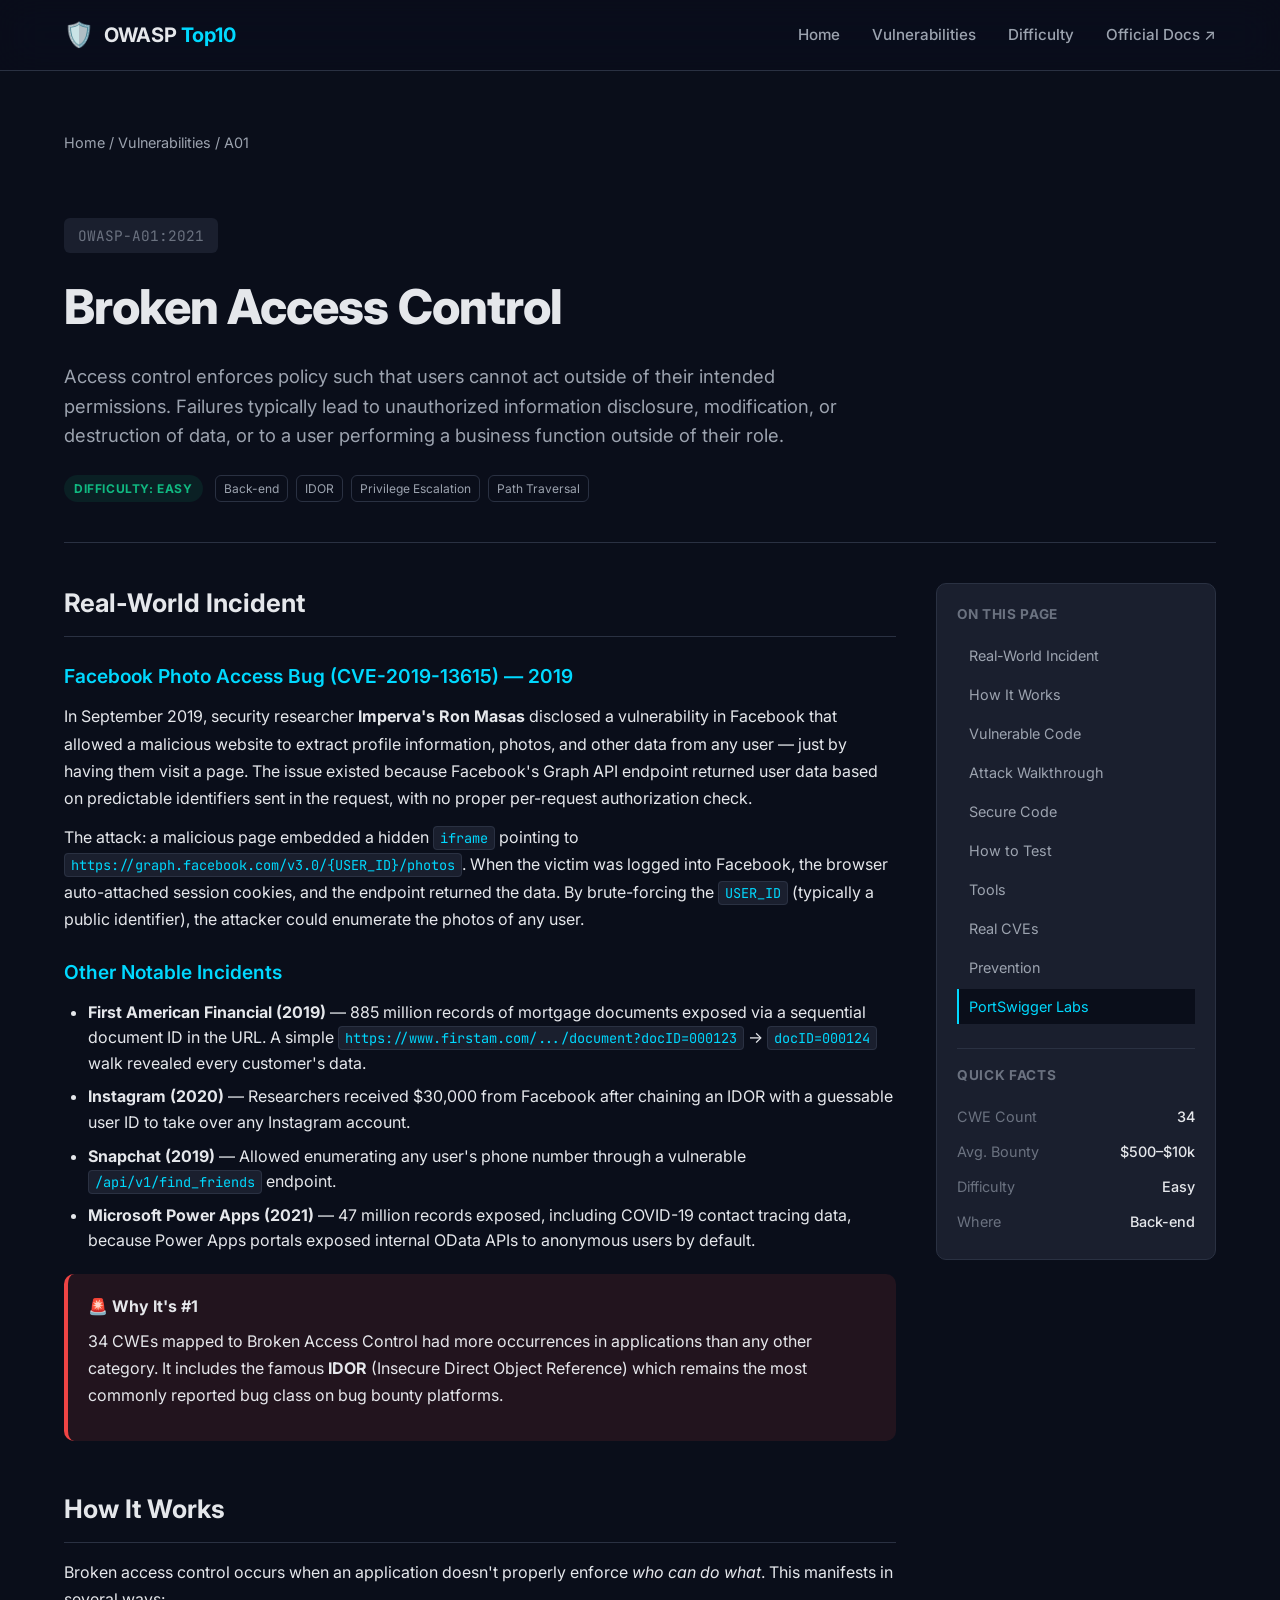
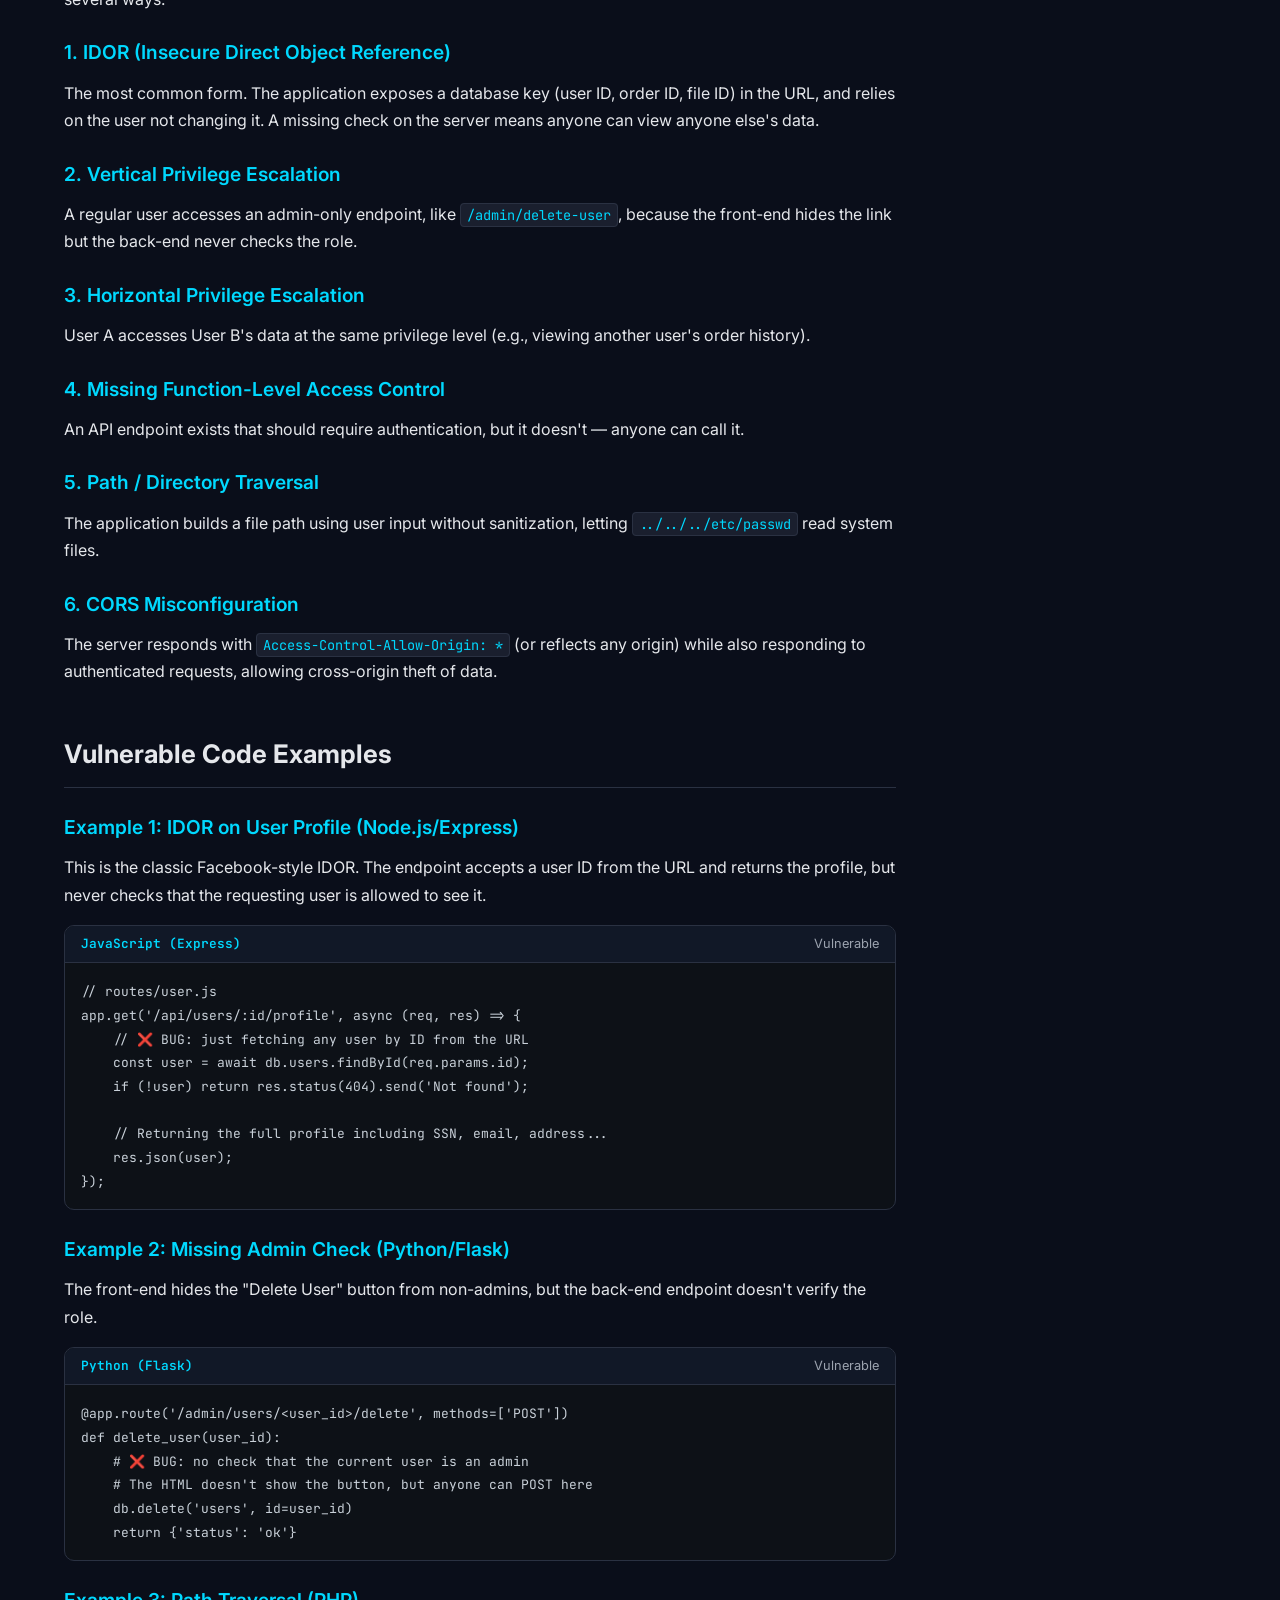
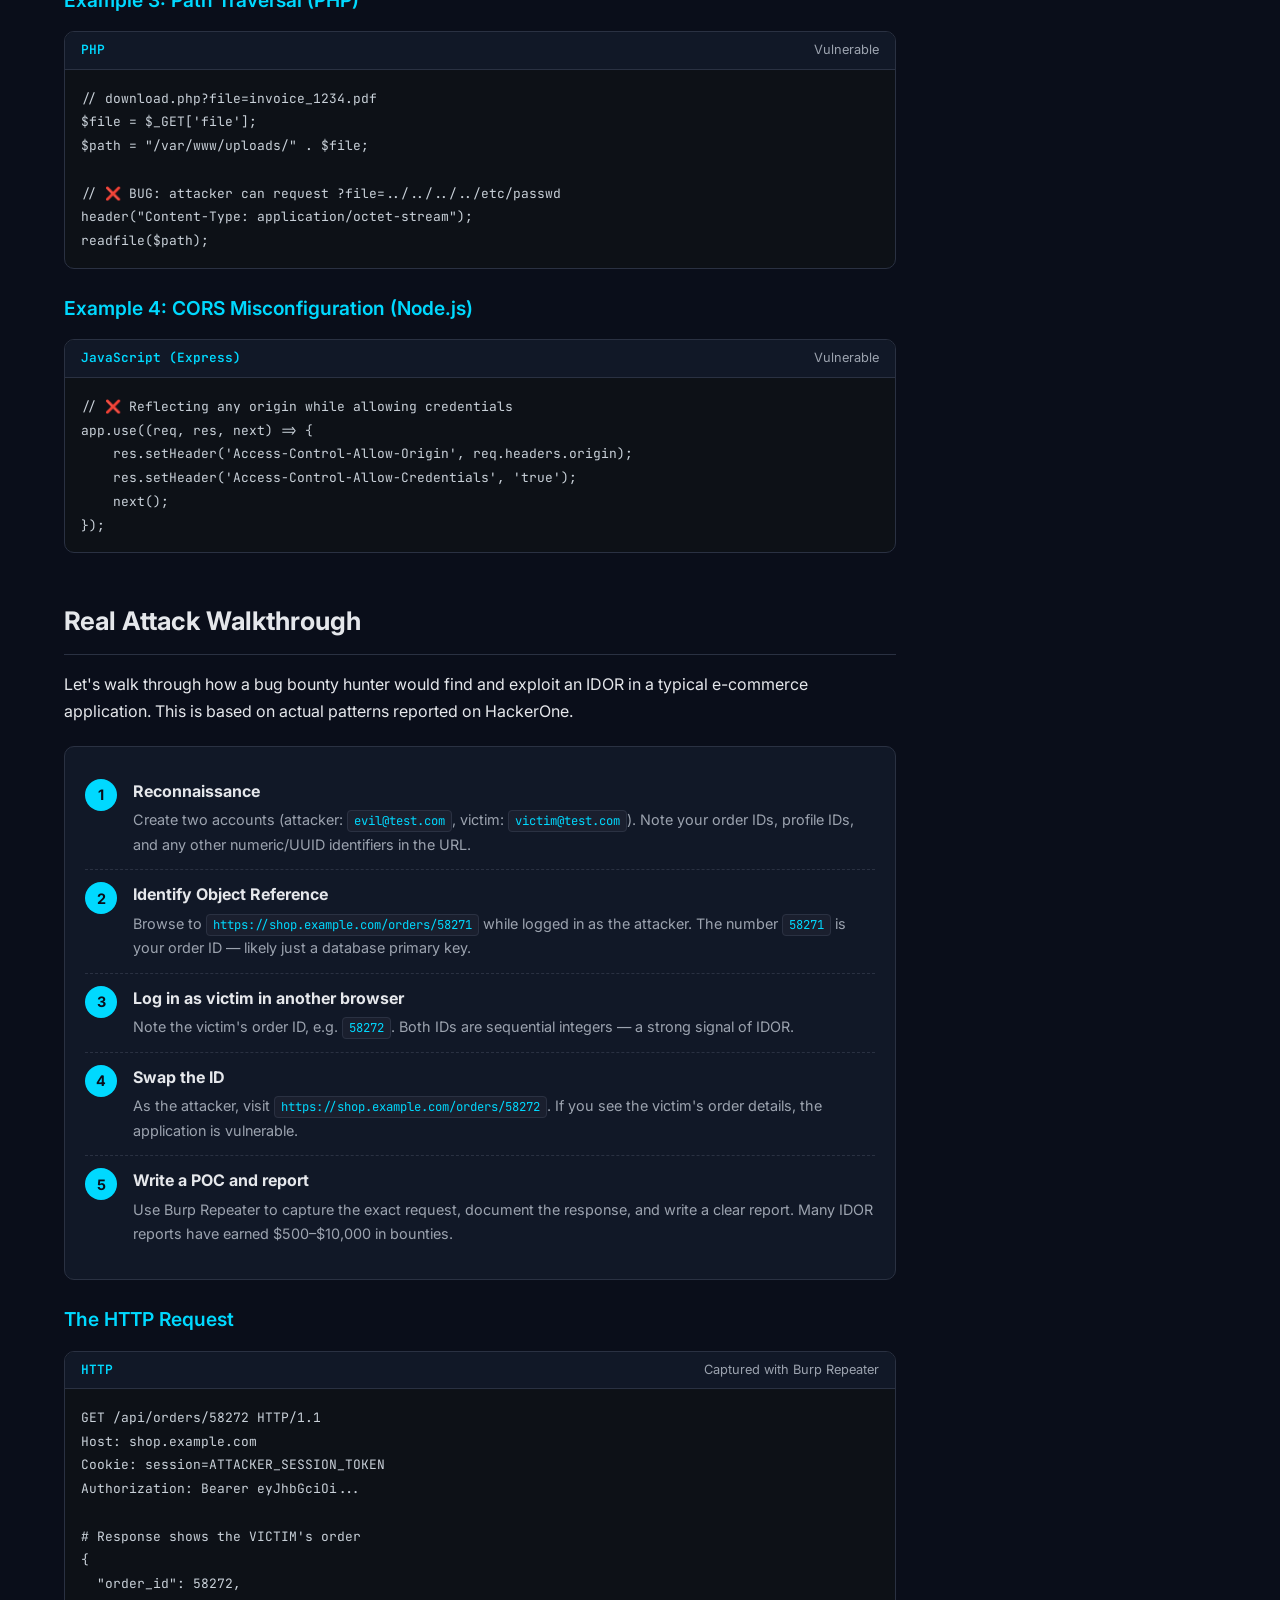
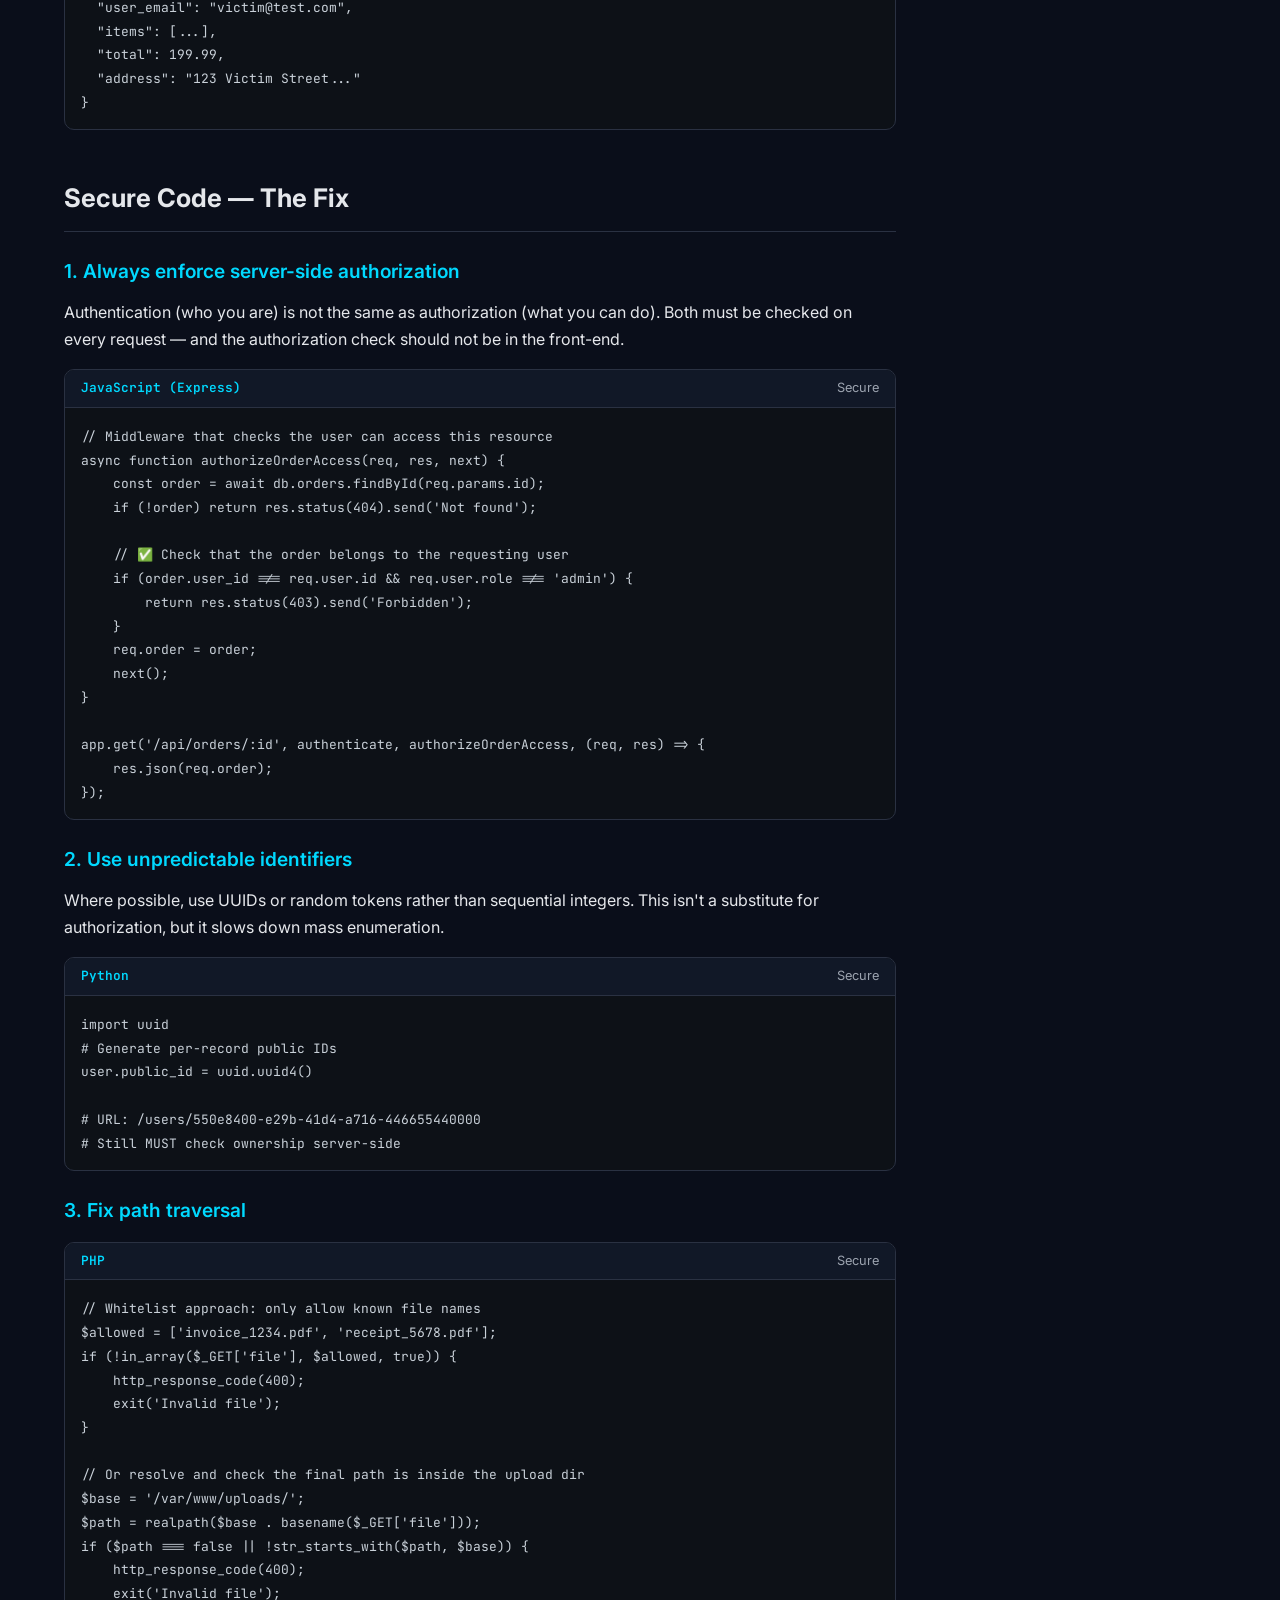
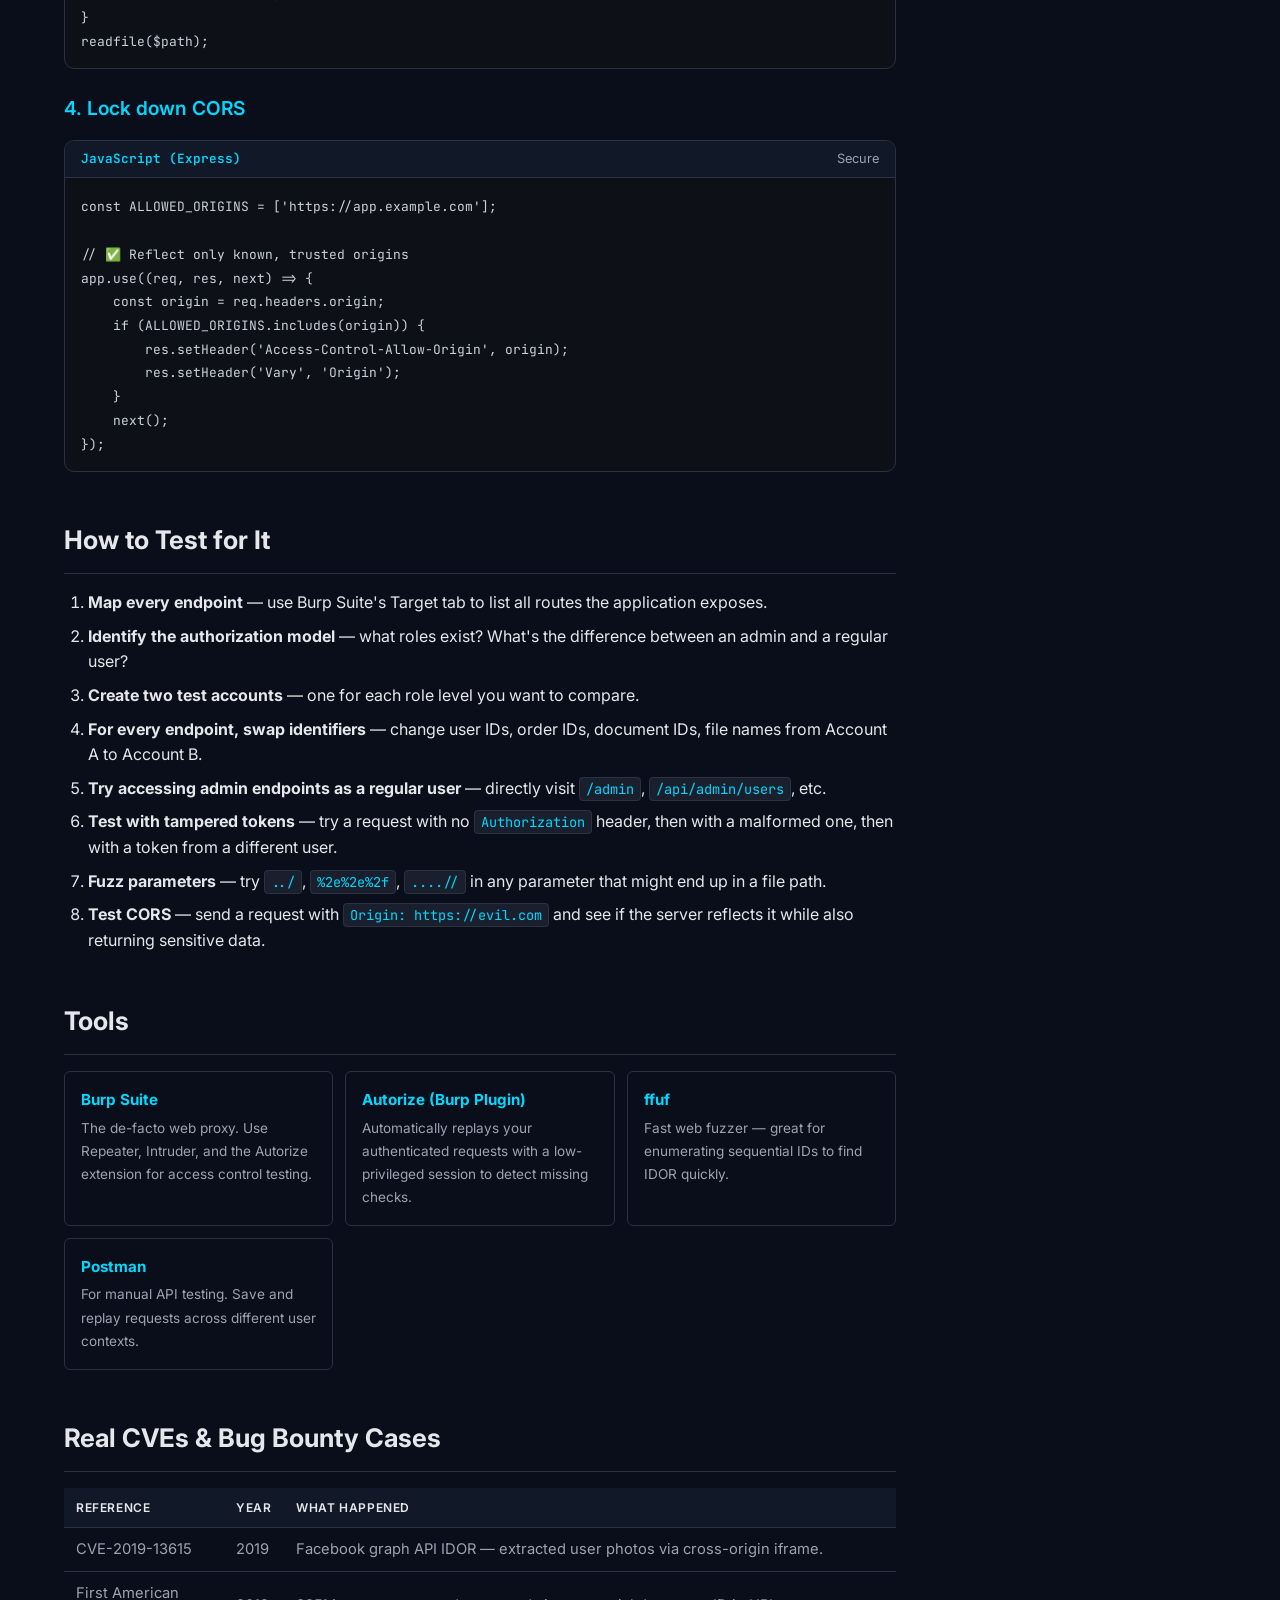
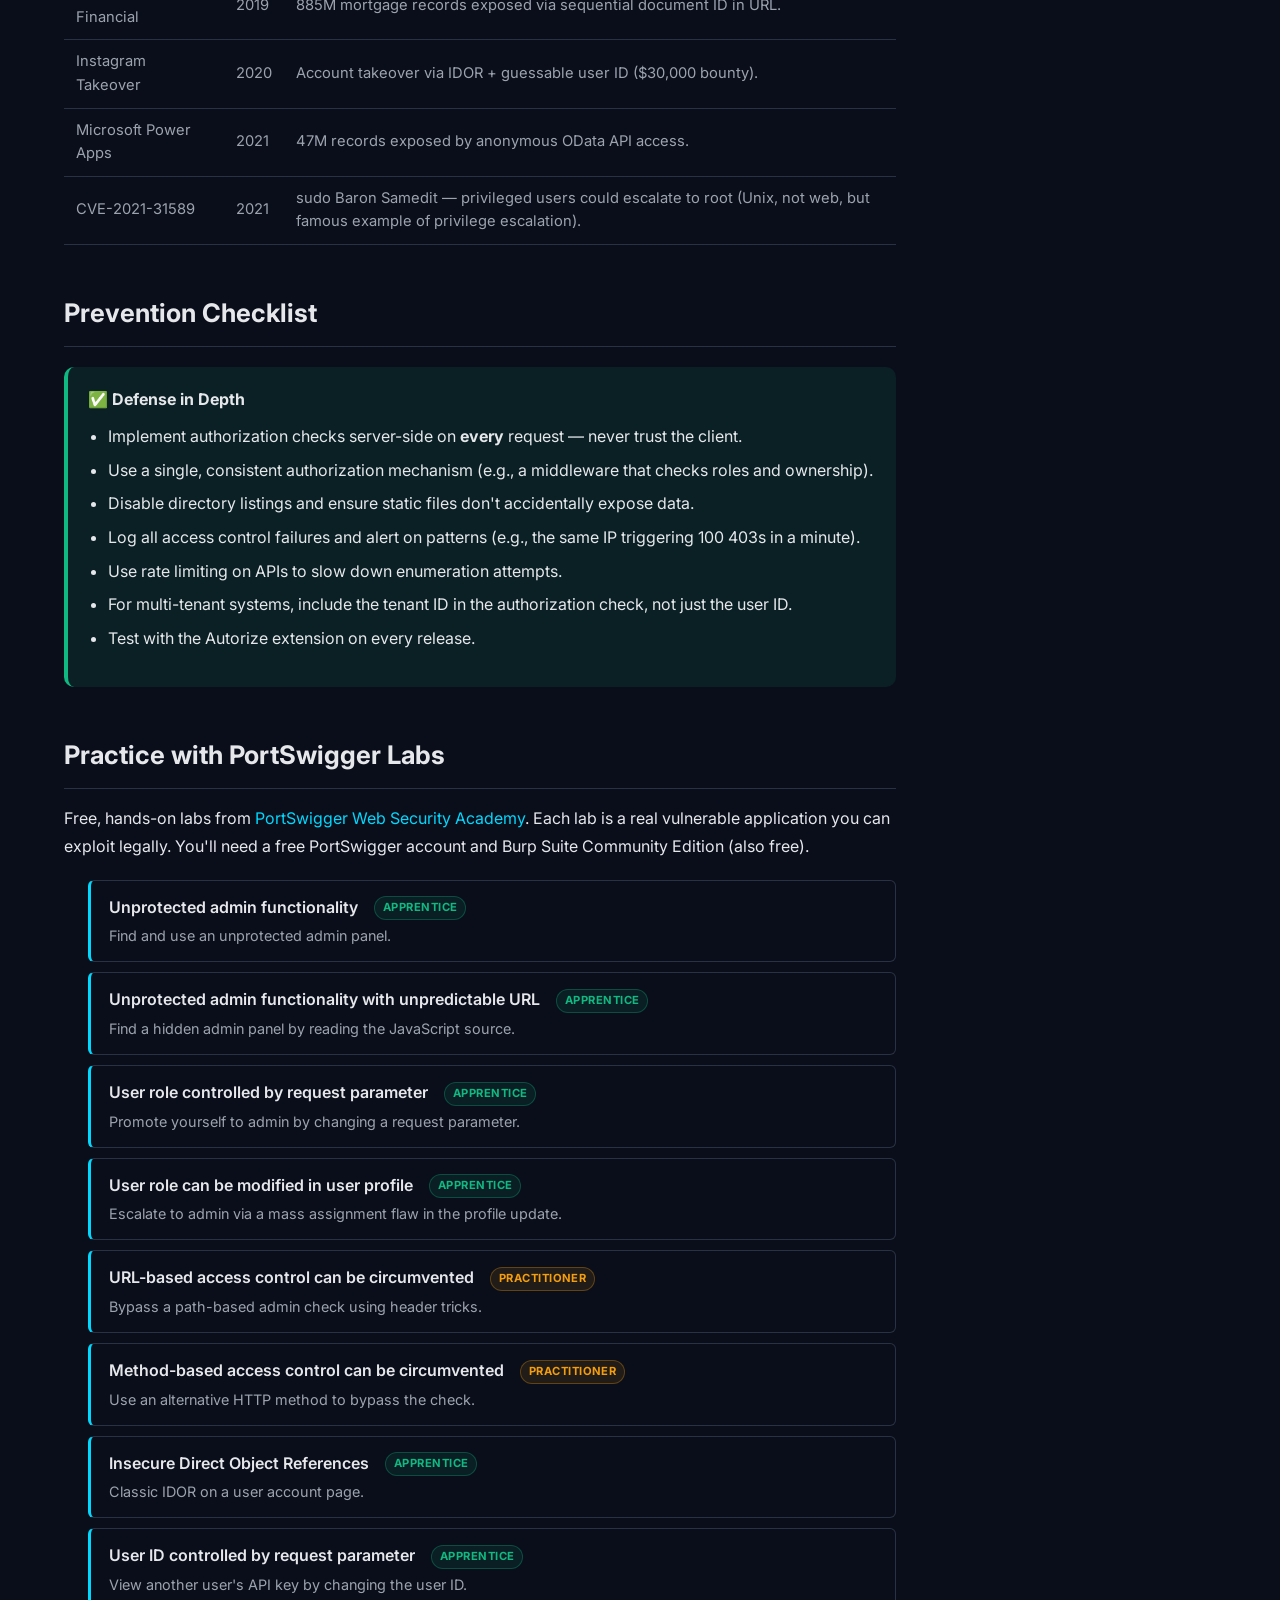
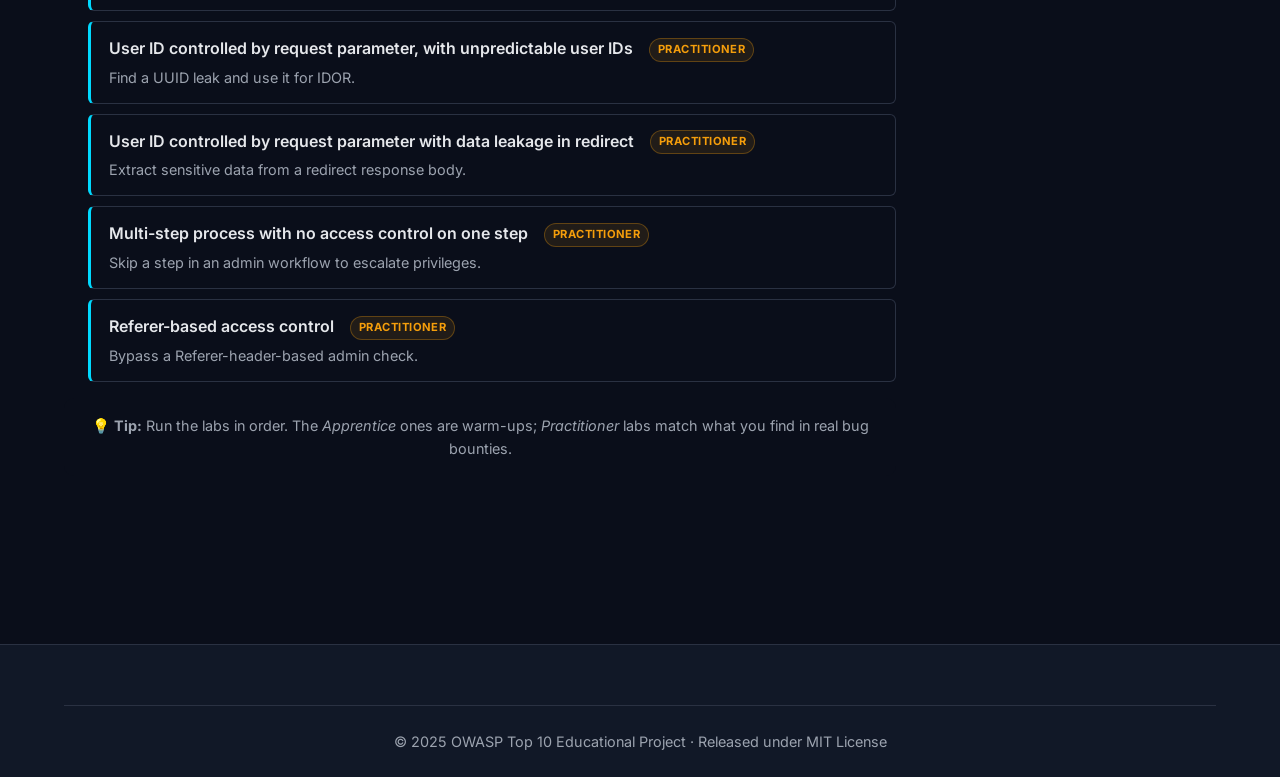
==== commit 34cb0e68: "Add PortSwigger Labs sections to all 10 vulnerability pages Each A01-A10 page now includes a curated" ====
--- a/pages/a01-broken-access-control.html
+++ b/pages/a01-broken-access-control.html
@@ -397,6 +397,78 @@
                             </ul>
                         </div>
                     </section>
+
+                    <section id="labs">
+                        <h2>Practice with PortSwigger Labs</h2>
+                        <p>Free, hands-on labs from <a href="https://portswigger.net/web-security/access-control" target="_blank" rel="noopener">PortSwigger Web Security Academy</a>. Each lab is a real vulnerable application you can exploit legally. You'll need a free PortSwigger account and Burp Suite Community Edition (also free).</p>
+
+                        <ul class="labs-list">
+                            <li>
+                                <a href="https://portswigger.net/web-security/access-control/lab-unprotected-admin-functionality" target="_blank" rel="noopener">Unprotected admin functionality</a>
+                                <span class="lab-difficulty apprentice">Apprentice</span>
+                                <span class="lab-desc">Find and use an unprotected admin panel.</span>
+                            </li>
+                            <li>
+                                <a href="https://portswigger.net/web-security/access-control/lab-unprotected-admin-functionality-with-unpredictable-url" target="_blank" rel="noopener">Unprotected admin functionality with unpredictable URL</a>
+                                <span class="lab-difficulty apprentice">Apprentice</span>
+                                <span class="lab-desc">Find a hidden admin panel by reading the JavaScript source.</span>
+                            </li>
+                            <li>
+                                <a href="https://portswigger.net/web-security/access-control/lab-user-role-controlled-by-request-parameter" target="_blank" rel="noopener">User role controlled by request parameter</a>
+                                <span class="lab-difficulty apprentice">Apprentice</span>
+                                <span class="lab-desc">Promote yourself to admin by changing a request parameter.</span>
+                            </li>
+                            <li>
+                                <a href="https://portswigger.net/web-security/access-control/lab-user-role-can-be-modified-in-user-profile" target="_blank" rel="noopener">User role can be modified in user profile</a>
+                                <span class="lab-difficulty apprentice">Apprentice</span>
+                                <span class="lab-desc">Escalate to admin via a mass assignment flaw in the profile update.</span>
+                            </li>
+                            <li>
+                                <a href="https://portswigger.net/web-security/access-control/lab-url-based-access-control-can-be-circumvented" target="_blank" rel="noopener">URL-based access control can be circumvented</a>
+                                <span class="lab-difficulty practitioner">Practitioner</span>
+                                <span class="lab-desc">Bypass a path-based admin check using header tricks.</span>
+                            </li>
+                            <li>
+                                <a href="https://portswigger.net/web-security/access-control/lab-method-based-access-control-can-be-circumvented" target="_blank" rel="noopener">Method-based access control can be circumvented</a>
+                                <span class="lab-difficulty practitioner">Practitioner</span>
+                                <span class="lab-desc">Use an alternative HTTP method to bypass the check.</span>
+                            </li>
+                            <li>
+                                <a href="https://portswigger.net/web-security/access-control/lab-insecure-direct-object-references" target="_blank" rel="noopener">Insecure Direct Object References</a>
+                                <span class="lab-difficulty apprentice">Apprentice</span>
+                                <span class="lab-desc">Classic IDOR on a user account page.</span>
+                            </li>
+                            <li>
+                                <a href="https://portswigger.net/web-security/access-control/lab-user-id-controlled-by-request-parameter" target="_blank" rel="noopener">User ID controlled by request parameter</a>
+                                <span class="lab-difficulty apprentice">Apprentice</span>
+                                <span class="lab-desc">View another user's API key by changing the user ID.</span>
+                            </li>
+                            <li>
+                                <a href="https://portswigger.net/web-security/access-control/lab-user-id-controlled-by-request-parameter-with-unpredictable-user-ids" target="_blank" rel="noopener">User ID controlled by request parameter, with unpredictable user IDs</a>
+                                <span class="lab-difficulty practitioner">Practitioner</span>
+                                <span class="lab-desc">Find a UUID leak and use it for IDOR.</span>
+                            </li>
+                            <li>
+                                <a href="https://portswigger.net/web-security/access-control/lab-user-id-controlled-by-request-parameter-with-data-leakage-in-redirect" target="_blank" rel="noopener">User ID controlled by request parameter with data leakage in redirect</a>
+                                <span class="lab-difficulty practitioner">Practitioner</span>
+                                <span class="lab-desc">Extract sensitive data from a redirect response body.</span>
+                            </li>
+                            <li>
+                                <a href="https://portswigger.net/web-security/access-control/lab-multi-step-process-with-no-access-control-on-one-step" target="_blank" rel="noopener">Multi-step process with no access control on one step</a>
+                                <span class="lab-difficulty practitioner">Practitioner</span>
+                                <span class="lab-desc">Skip a step in an admin workflow to escalate privileges.</span>
+                            </li>
+                            <li>
+                                <a href="https://portswigger.net/web-security/access-control/lab-referer-based-access-control" target="_blank" rel="noopener">Referer-based access control</a>
+                                <span class="lab-difficulty practitioner">Practitioner</span>
+                                <span class="lab-desc">Bypass a Referer-header-based admin check.</span>
+                            </li>
+                        </ul>
+
+                        <div class="labs-cta">
+                            💡 <strong>Tip:</strong> Run the labs in order. The <em>Apprentice</em> ones are warm-ups; <em>Practitioner</em> labs match what you find in real bug bounties.
+                        </div>
+                    </section>
                 </div>
 
                 <aside class="sidebar">
@@ -411,6 +483,7 @@
                         <li><a href="#tools">Tools</a></li>
                         <li><a href="#real-cases">Real CVEs</a></li>
                         <li><a href="#prevention">Prevention</a></li>
+                        <li><a href="#labs">PortSwigger Labs</a></li>
                     </ul>
 
                     <div class="sidebar-info">
--- a/css/style.css
+++ b/css/style.css
@@ -1039,6 +1039,87 @@
     margin: 0;
 }
 
+/* Labs list */
+.labs-list {
+    list-style: none;
+    padding: 0;
+    margin: 20px 0;
+}
+
+.labs-list li {
+    padding: 14px 18px;
+    background: var(--color-bg);
+    border: 1px solid var(--color-border);
+    border-left: 3px solid var(--color-accent);
+    border-radius: var(--radius-sm);
+    margin-bottom: 10px;
+    transition: all var(--transition);
+}
+
+.labs-list li:hover {
+    background: var(--color-bg-card-hover);
+    border-left-color: var(--color-medium);
+    transform: translateX(4px);
+}
+
+.labs-list a {
+    color: var(--color-text);
+    font-weight: 600;
+    display: inline;
+    margin-right: 8px;
+}
+
+.labs-list a:hover {
+    color: var(--color-accent);
+}
+
+.labs-list .lab-desc {
+    display: block;
+    color: var(--color-text-muted);
+    font-size: 0.9rem;
+    margin-top: 4px;
+}
+
+.lab-difficulty {
+    display: inline-block;
+    font-size: 0.7rem;
+    padding: 2px 8px;
+    border-radius: 999px;
+    font-weight: 700;
+    text-transform: uppercase;
+    letter-spacing: 0.04em;
+    vertical-align: middle;
+    margin-left: 4px;
+}
+
+.lab-difficulty.apprentice {
+    background: var(--color-easy-bg);
+    color: var(--color-easy);
+    border: 1px solid rgba(16, 185, 129, 0.3);
+}
+
+.lab-difficulty.practitioner {
+    background: var(--color-medium-bg);
+    color: var(--color-medium);
+    border: 1px solid rgba(245, 158, 11, 0.3);
+}
+
+.lab-difficulty.expert {
+    background: var(--color-hard-bg);
+    color: var(--color-hard);
+    border: 1px solid rgba(239, 68, 68, 0.3);
+}
+
+.labs-cta {
+    text-align: center;
+    padding: 16px;
+    background: var(--color-bg);
+    border-radius: var(--radius-md);
+    margin-top: 16px;
+    font-size: 0.9rem;
+    color: var(--color-text-muted);
+}
+
 /* Reference table */
 .ref-table {
     width: 100%;
